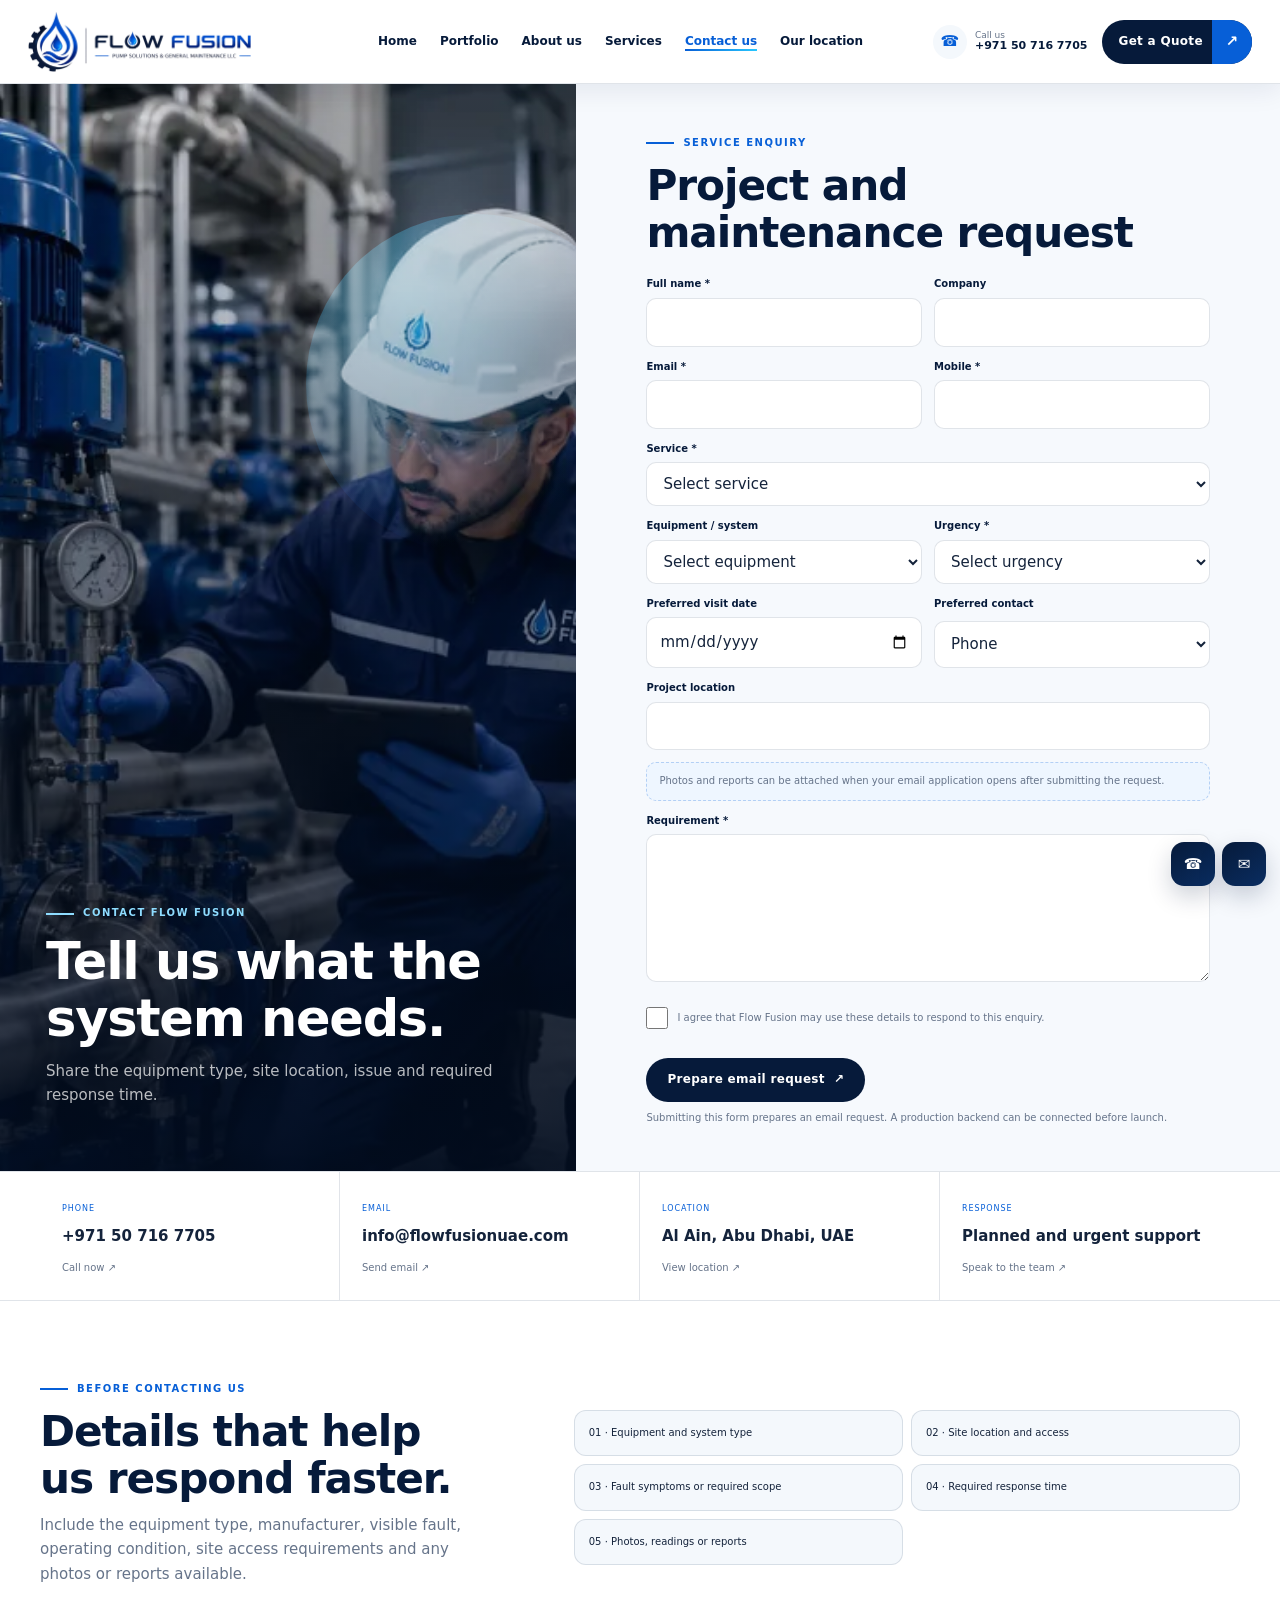
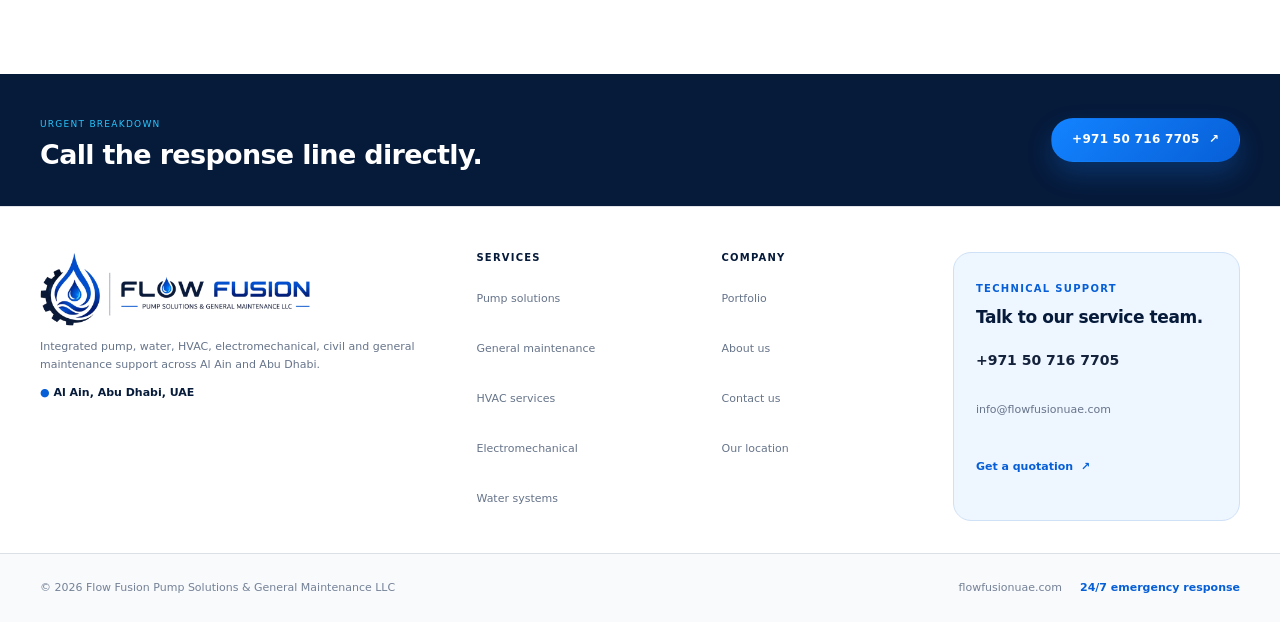
==== contact.html @ a165f300 "Add files via upload" ====
<!DOCTYPE html>

<html lang="en"><head><meta charset="utf-8"/><meta content="width=device-width,initial-scale=1" name="viewport"/><title>Contact Us | Flow Fusion UAE</title><meta content="Contact Flow Fusion UAE for planned maintenance, quotations and emergency technical support." name="description"/><meta content="#ffffff" name="theme-color"/><link href="assets/images/favicon.png" rel="icon"/><link href="assets/css/style.css?v=10.1" rel="stylesheet"/></head><body class="contact-page internal-page"><a class="skip" href="#main">Skip to content</a><header class="site-header" data-header="">
<div class="header-bar">
<a aria-label="Flow Fusion home" class="brand" href="index.html">
<img alt="Flow Fusion Pump Solutions and General Maintenance LLC" height="246" src="assets/images/flow-fusion-logo.png" width="900"/>
</a>
<nav aria-label="Primary navigation" class="desktop-nav"><a class="nav-link" href="index.html">Home</a><a class="nav-link" href="portfolio.html">Portfolio</a><a class="nav-link" href="about.html">About us</a><a class="nav-link" href="services.html">Services</a><a class="nav-link is-active" href="contact.html">Contact us</a><a class="nav-link" href="location.html">Our location</a></nav>
<div class="header-actions">
<a aria-label="Call Flow Fusion" class="header-call" href="tel:+971507167705">
<span class="header-call-icon">☎</span>
<span class="header-call-copy"><small>Call us</small><strong>+971 50 716 7705</strong></span>
</a>
<a class="quote-button" href="contact.html"><span>Get a Quote</span><b>↗</b></a>
<button aria-expanded="false" aria-label="Open menu" class="menu-toggle" data-menu-toggle="" type="button"><i></i><i></i></button>
</div>
</div>
<div class="mobile-menu" data-mobile-menu="">
<nav><a class="nav-link" href="index.html">Home</a><a class="nav-link" href="portfolio.html">Portfolio</a><a class="nav-link" href="about.html">About us</a><a class="nav-link" href="services.html">Services</a><a class="nav-link is-active" href="contact.html">Contact us</a><a class="nav-link" href="location.html">Our location</a><a class="quote-button mobile-quote" href="contact.html"><span>Get a Quote</span><b>↗</b></a></nav>
</div>
</header><main id="main">
<section class="contact-opening"><div class="contact-visual" style="background-image:url('assets/images/H-04-pump-inspection-640.webp');background-size:cover;background-position:center;"><img alt="Flow Fusion technician" draggable="false" fetchpriority="high" height="1240" sizes="(max-width: 760px) 100vw, 50vw" src="assets/images/H-04-pump-inspection.webp" srcset="assets/images/H-04-pump-inspection-640.webp 640w, assets/images/H-04-pump-inspection-1024.webp 1024w, assets/images/H-04-pump-inspection.webp 1268w" width="1268"/><div class="contact-morph"></div><div class="contact-title"><span class="section-label light">Contact Flow Fusion</span><h1>Tell us what the system needs.</h1><p>Share the equipment type, site location, issue and required response time.</p></div></div><div class="contact-form-wrap"><form class="contact-form" data-contact-form=""><span class="section-label">Service enquiry</span><h2>Project and maintenance request</h2><div class="form-grid"><label><span>Full name *</span><input autocomplete="name" name="name" required=""/></label><label><span>Company</span><input autocomplete="organization" name="company"/></label><label><span>Email *</span><input autocomplete="email" name="email" required="" type="email"/></label><label><span>Mobile *</span><input autocomplete="tel" name="phone" required="" type="tel"/></label><label class="full"><span>Service *</span><select name="service" required=""><option value="">Select service</option><option>Pump Solutions</option><option>General Maintenance</option><option>HVAC Services</option><option>Electromechanical Services</option><option>Civil Maintenance</option><option>Water System Solutions</option><option>Emergency Breakdown</option></select></label><label><span>Equipment / system</span><select name="equipment"><option value="">Select equipment</option><option>Pump or booster system</option><option>Water treatment / RO</option><option>HVAC / air conditioning</option><option>Electrical panel / motor / controls</option><option>Building / MEP maintenance</option><option>Civil / waterproofing</option><option>Other</option></select></label><label><span>Urgency *</span><select name="urgency" required=""><option value="">Select urgency</option><option>Emergency breakdown</option><option>Within 24 hours</option><option>Planned this week</option><option>Quotation / future work</option></select></label><label><span>Preferred visit date</span><input name="visit_date" type="date"/></label><label><span>Preferred contact</span><select name="contact_method"><option>Phone</option><option>Email</option><option>WhatsApp</option></select></label><label class="full"><span>Project location</span><input name="location"/></label><div class="full upload-note">Photos and reports can be attached when your email application opens after submitting the request.</div><label class="full"><span>Requirement *</span><textarea name="message" required="" rows="5"></textarea></label><label class="full consent-field"><input name="consent" required="" type="checkbox"/><span>I agree that Flow Fusion may use these details to respond to this enquiry.</span></label></div><button class="button button-dark" type="submit">Prepare email request <b>↗</b></button><p class="form-status" data-form-status="">Submitting this form prepares an email request. A production backend can be connected before launch.</p></form></div></section>
<section class="contact-direct"><div class="shell direct-grid"><a href="tel:+971507167705"><span>PHONE</span><b>+971 50 716 7705</b><i>Call now ↗</i></a><a href="mailto:info@flowfusionuae.com"><span>EMAIL</span><b>info@flowfusionuae.com</b><i>Send email ↗</i></a><a href="location.html"><span>LOCATION</span><b>Al Ain, Abu Dhabi, UAE</b><i>View location ↗</i></a><a href="tel:+971507167705"><span>RESPONSE</span><b>Planned and urgent support</b><i>Speak to the team ↗</i></a></div></section>
<section class="contact-support compact-section"><div class="shell support-grid"><div><span class="section-label">Before contacting us</span><h2>Details that help us respond faster.</h2><p>Include the equipment type, manufacturer, visible fault, operating condition, site access requirements and any photos or reports available.</p></div><div class="support-list"><span>01 · Equipment and system type</span><span>02 · Site location and access</span><span>03 · Fault symptoms or required scope</span><span>04 · Required response time</span><span>05 · Photos, readings or reports</span></div></div></section>
<section class="emergency-contact"><div class="shell"><div><span>URGENT BREAKDOWN</span><h2>Call the response line directly.</h2></div><a class="button button-primary" href="tel:+971507167705">+971 50 716 7705 <b>↗</b></a></div></section>
</main><footer class="site-footer">
<div class="shell footer-main">
<div class="footer-brand-block">
<img alt="Flow Fusion" height="246" src="assets/images/flow-fusion-logo.png" width="900"/>
<p>Integrated pump, water, HVAC, electromechanical, civil and general maintenance support across Al Ain and Abu Dhabi.</p>
<div class="footer-location"><span aria-hidden="true">●</span> Al Ain, Abu Dhabi, UAE</div>
</div>
<nav aria-label="Footer services" class="footer-links">
<h3>Services</h3>
<a href="services.html#pumps">Pump solutions</a>
<a href="services.html#maintenance">General maintenance</a>
<a href="services.html#hvac">HVAC services</a>
<a href="services.html#electro">Electromechanical</a>
<a href="services.html#water">Water systems</a>
</nav>
<nav aria-label="Footer company navigation" class="footer-links">
<h3>Company</h3>
<a href="portfolio.html">Portfolio</a>
<a href="about.html">About us</a>
<a href="contact.html">Contact us</a>
<a href="location.html">Our location</a>
</nav>
<div class="footer-support">
<span class="footer-kicker">TECHNICAL SUPPORT</span>
<h3>Talk to our service team.</h3>
<a class="footer-phone" href="tel:+971507167705">+971 50 716 7705</a>
<a class="footer-email" href="mailto:info@flowfusionuae.com">info@flowfusionuae.com</a>
<a class="footer-quote" href="contact.html">Get a quotation <b>↗</b></a>
</div>
</div>
<div class="footer-bottom-wrap">
<div class="shell footer-bottom">
<p class="footer-copyright">© <span data-year=""></span> Flow Fusion Pump Solutions &amp; General Maintenance LLC</p>
<div class="footer-meta">
<a href="https://flowfusionuae.com">flowfusionuae.com</a>
<span>24/7 emergency response</span>
</div>
</div>
</div>
</footer>
<div class="quick-contact"><a aria-label="Call Flow Fusion" href="tel:+971507167705">☎</a><a aria-label="Email Flow Fusion" href="mailto:info@flowfusionuae.com">✉</a></div>
<script src="assets/js/app.js?v=10.1"></script></body></html>
---- assets/css/style.css ----
:root{
  --navy:#061a3a;
  --navy-2:#020d20;
  --blue:#075fd7;
  --blue-2:#1383ff;
  --cyan:#28c7ff;
  --paper:#f4f8fc;
  --text:#14233b;
  --muted:#66748a;
  --line:rgba(6,34,75,.12);
  --shadow:0 22px 60px rgba(0,34,82,.12);
  --ease:cubic-bezier(.22,.72,.22,1);
  --header-h:84px;
  --shell:min(1200px,calc(100% - 40px));
}
*{box-sizing:border-box}
html{scroll-behavior:smooth;overflow-x:clip}
body{margin:0;overflow-x:clip;background:#fff;color:var(--text);font-family:Inter,ui-sans-serif,system-ui,-apple-system,BlinkMacSystemFont,"Segoe UI",sans-serif;font-size:15px;font-weight:400;line-height:1.65;-webkit-font-smoothing:antialiased}
body.menu-open{overflow:hidden}
img{display:block;max-width:100%;background:#e7eef7}
a{color:inherit;text-decoration:none}
button,input,select,textarea{font:inherit}
button{cursor:pointer}
h1,h2,h3,p{margin-top:0}
h1,h2,h3{color:var(--navy);line-height:1.12;letter-spacing:-.025em}
h1{font-size:clamp(38px,4.2vw,58px);font-weight:570}
h2{font-size:clamp(29px,3.3vw,43px);font-weight:560}
h3{font-size:19px;font-weight:600}
p{color:var(--muted)}
ul{padding-left:19px}
.shell{width:var(--shell);margin-inline:auto;min-width:0}
.skip{position:fixed;left:14px;top:10px;z-index:3000;padding:9px 12px;background:#fff;color:var(--navy);transform:translateY(-160%);transition:.2s}
.skip:focus{transform:none}
.section-label,.kicker{display:inline-flex;align-items:center;gap:9px;color:var(--blue);font-size:10px;font-weight:700;letter-spacing:.15em;text-transform:uppercase}
.section-label:before,.kicker:before{content:"";width:28px;height:2px;background:currentColor}
.section-label.light{color:#8edcff}
.button,.quote-button,.text-button,.text-link{display:inline-flex;align-items:center;justify-content:center;gap:9px;min-height:44px;border-radius:999px;font-size:12px;font-weight:620;letter-spacing:.025em;transition:transform .25s var(--ease),box-shadow .25s,background .25s,color .25s,border-color .25s}
.button{padding:0 20px;border:1px solid transparent}
.button:hover,.quote-button:hover{transform:translateY(-2px)}
.button-primary{background:linear-gradient(135deg,var(--blue-2),var(--blue));color:#fff;box-shadow:0 12px 26px rgba(19,131,255,.24)}
.button-dark{background:var(--navy);color:#fff}
.button-white{background:#fff;color:var(--navy)}
.button-glass{border-color:rgba(255,255,255,.42);background:rgba(255,255,255,.08);color:#fff;backdrop-filter:blur(10px)}
.text-link,.text-button{color:var(--blue);background:none;border:0;padding:0;min-height:44px}
.text-link.light{color:#fff}
a:focus-visible,button:focus-visible,input:focus-visible,select:focus-visible,textarea:focus-visible{outline:3px solid rgba(19,131,255,.3);outline-offset:3px}
.reveal{opacity:0;transform:translateY(24px);transition:opacity .7s var(--ease),transform .7s var(--ease)}
.reveal.in-view{opacity:1;transform:none}

/* Header */
.site-header{position:fixed;inset:0 0 auto;z-index:1200;height:var(--header-h);background:#fff;border-bottom:1px solid var(--line);box-shadow:0 7px 24px rgba(0,30,72,.08);transition:box-shadow .25s}
.site-header.is-scrolled{box-shadow:0 11px 32px rgba(0,30,72,.14)}
.header-bar{height:100%;max-width:1500px;margin:auto;padding:0 clamp(18px,2.2vw,34px);display:grid;grid-template-columns:minmax(215px,280px) minmax(0,1fr) auto;align-items:center;gap:28px}
.brand{display:flex;align-items:center;min-width:0}
.brand img{width:min(270px,100%);height:61px;object-fit:contain;object-position:left center;background:transparent}
.desktop-nav{display:flex;align-items:center;justify-content:center;gap:clamp(17px,1.8vw,29px);height:100%;min-width:0}
.nav-link{position:relative;display:flex;align-items:center;min-height:44px;color:var(--navy);font-size:12px;font-weight:570;white-space:nowrap}
.nav-link:after{content:"";position:absolute;left:0;right:100%;bottom:13px;height:2px;background:linear-gradient(90deg,var(--blue),var(--cyan));transition:right .28s}
.nav-link:hover,.nav-link.is-active{color:var(--blue)}
.nav-link:hover:after,.nav-link.is-active:after{right:0}
.header-actions{display:flex;align-items:center;gap:14px;min-width:0}
.header-call{display:flex;align-items:center;gap:8px;color:var(--navy);min-height:44px;white-space:nowrap}
.header-call-icon{width:34px;height:34px;display:grid;place-items:center;border-radius:50%;background:var(--paper);color:var(--blue)}
.header-call-copy{display:grid;line-height:1.15}
.header-call-copy small{font-size:9px;color:var(--muted)}
.header-call-copy strong{font-size:11px;font-weight:650}
.quote-button{min-height:44px;padding-left:17px;background:var(--navy);color:#fff;overflow:hidden}
.quote-button b{width:40px;align-self:stretch;display:grid;place-items:center;background:var(--blue);font-size:15px}
.menu-toggle{display:none;width:44px;height:44px;padding:0;border:1px solid var(--line);border-radius:50%;background:#fff}
.menu-toggle i{display:block;width:18px;height:2px;margin:5px auto;background:var(--navy);transition:.25s}
.mobile-menu{position:fixed;inset:var(--header-h) 0 0;background:rgba(255,255,255,.985);padding:22px 20px calc(24px + env(safe-area-inset-bottom));overflow-y:auto;visibility:hidden;opacity:0;pointer-events:none;transform:translateX(16px);transition:opacity .25s,transform .25s,visibility 0s .25s}
.mobile-menu.is-open{visibility:visible;opacity:1;pointer-events:auto;transform:none;transition:opacity .25s,transform .25s}
.mobile-menu nav{display:grid;max-width:560px;margin:auto}
.mobile-menu .nav-link{padding:10px 4px;border-bottom:1px solid var(--line);font-size:14px}
.mobile-menu .nav-link:after{display:none}
.mobile-quote{margin-top:18px;justify-self:start}
.internal-page main{padding-top:var(--header-h)}

/* Home hero */
.hero{position:relative;width:100%;height:100svh;min-height:620px;overflow:hidden;background:var(--navy-2);color:#fff}
.hero-slides,.hero-slide{position:absolute;inset:0}
.hero-slide{margin:0;opacity:0;visibility:hidden;transition:opacity 1.1s var(--ease),visibility 0s 1.1s}
.hero-slide.is-active{opacity:1;visibility:visible;transition:opacity 1.1s var(--ease)}
.hero-slide img{width:100%;height:100%;object-fit:cover;object-position:center;transform:scale(1.035)}
.hero-slide.is-active.motion-zoom-in img{animation:heroZoomIn 7s linear both}
.hero-slide.is-active.motion-pan-left img{animation:heroPan 7s linear both}
.hero-slide.is-active.motion-zoom-out img{animation:heroZoomOut 7s linear both}
@keyframes heroZoomIn{from{transform:scale(1.02)}to{transform:scale(1.1)}}
@keyframes heroZoomOut{from{transform:scale(1.1)}to{transform:scale(1.025)}}
@keyframes heroPan{from{transform:scale(1.08) translateX(1.5%)}to{transform:scale(1.08) translateX(-1.5%)}}
.hero-shade{position:absolute;inset:0;background:linear-gradient(90deg,rgba(2,12,30,.94) 0%,rgba(2,15,37,.76) 38%,rgba(2,15,37,.16) 74%,rgba(2,15,37,.28) 100%),linear-gradient(0deg,rgba(1,8,20,.68),transparent 52%)}
.hero-content{position:relative;z-index:5;height:100%;display:flex;align-items:center;padding-top:var(--header-h);padding-bottom:76px}
.hero-copy{width:min(610px,60vw)}
.hero-copy h1{margin:17px 0 17px;color:#fff;font-size:clamp(39px,4.3vw,57px);font-weight:540}
.hero-copy p{max-width:570px;margin-bottom:0;color:rgba(255,255,255,.77);font-size:15px}
.hero-actions{display:flex;gap:11px;flex-wrap:wrap;margin-top:25px}
.hero-fluid{position:absolute;z-index:2;pointer-events:none;border-radius:42% 58% 61% 39% / 44% 38% 62% 56%;background:radial-gradient(circle at 35% 30%,rgba(56,205,255,.32),rgba(6,95,215,.08) 48%,transparent 73%);mix-blend-mode:screen;animation-play-state:paused}
.hero.is-live .hero-fluid{animation-play-state:running}
.fluid-one{width:400px;height:400px;right:-80px;top:14%;animation:fluidMorph 10s ease-in-out infinite}
.fluid-two{width:250px;height:250px;right:27%;bottom:9%;opacity:.48;animation:fluidMorph 13s ease-in-out -3s infinite reverse}
@keyframes fluidMorph{0%,100%{border-radius:42% 58% 61% 39% / 44% 38% 62% 56%;transform:rotate(0) scale(1)}50%{border-radius:61% 39% 41% 59% / 57% 63% 37% 43%;transform:rotate(15deg) scale(1.08)}}
.hero-flow{position:absolute;z-index:3;inset:auto 0 0;width:100%;height:33%;fill:none;pointer-events:none}
.hero-flow path{stroke:rgba(74,203,255,.28);stroke-width:2;stroke-dasharray:12 16;animation:flowDash 10s linear infinite;animation-play-state:paused}
.hero.is-live .hero-flow path{animation-play-state:running}
.hero-flow path+path{stroke:rgba(255,255,255,.1);animation-duration:14s}
@keyframes flowDash{to{stroke-dashoffset:-280}}
.hero-controlbar{position:absolute;z-index:7;left:0;right:0;bottom:0;height:70px;background:linear-gradient(90deg,rgba(4,23,52,.86),rgba(4,23,52,.44));backdrop-filter:blur(10px);border-top:1px solid rgba(255,255,255,.12)}
.hero-controls{height:100%;display:flex;align-items:center;gap:13px}
.hero-count{display:flex;align-items:baseline;gap:5px;width:64px}
.hero-count b{font-size:20px;font-weight:570}.hero-count span{font-size:10px;color:rgba(255,255,255,.5)}
.hero-progress{height:2px;width:170px;background:rgba(255,255,255,.18);overflow:hidden}
.hero-progress i{display:block;width:0;height:100%;background:linear-gradient(90deg,var(--cyan),#fff)}
.hero-labels{display:flex;gap:20px;margin-right:auto;color:rgba(255,255,255,.62);font-size:9px;letter-spacing:.14em;text-transform:uppercase}
.hero-controls button,.focus-controls button,.portfolio-stage-head button{position:relative;flex:none;width:44px;height:44px;border:1px solid rgba(255,255,255,.26);border-radius:50%;background:rgba(255,255,255,.07);color:#fff}

/* Home sections */
.proof-strip{background:#fff;border-bottom:1px solid var(--line)}
.proof-grid{display:grid;grid-template-columns:repeat(4,1fr)}
.proof-grid>div{display:flex;align-items:center;gap:13px;min-width:0;padding:18px 22px;border-right:1px solid var(--line)}
.proof-grid>div:last-child{border-right:0}
.proof-grid b{flex:none;color:var(--blue);font-size:18px;font-weight:590}
.proof-grid span{font-size:11px;color:var(--muted);line-height:1.45}
.compact-section{padding:72px 0}
.section-heading{display:grid;grid-template-columns:minmax(0,1fr) minmax(260px,470px);gap:40px;align-items:end;margin-bottom:34px}
.section-heading h2{margin:10px 0 0}
.section-heading>p{margin:0}
.section-heading.light h2,.section-heading.light p{color:#fff}
.home-intro-grid{display:grid;grid-template-columns:minmax(0,.95fr) minmax(0,1.05fr);gap:7vw;align-items:center}
.intro-visual{position:relative;aspect-ratio:1.06;max-height:500px;border-radius:30px;overflow:hidden;background:var(--paper);box-shadow:var(--shadow)}
.intro-visual img{width:100%;height:100%;object-fit:cover;animation:softBreath 9s ease-in-out infinite alternate;animation-play-state:paused}
.intro-visual.is-live img,.home-intro.is-live .intro-visual img{animation-play-state:running}
@keyframes softBreath{from{transform:scale(1.01)}to{transform:scale(1.055)}}
.orbit-ring{position:absolute;right:-72px;bottom:-72px;width:230px;height:230px;border:1px solid rgba(255,255,255,.55);border-radius:50%}
.orbit-dot{position:absolute;right:44px;bottom:44px;width:13px;height:13px;border-radius:50%;background:var(--cyan);box-shadow:0 0 22px var(--cyan)}
.intro-copy h2{margin:12px 0 19px}
.micro-points{display:flex;gap:8px;flex-wrap:wrap;margin:23px 0 5px}
.micro-points span{padding:8px 11px;border:1px solid var(--line);border-radius:999px;background:var(--paper);font-size:10px;color:var(--navy)}
.services-motion{overflow:hidden;background:linear-gradient(180deg,#f6faff,#fff)}
.rail-mask,.timeline-mask,.facility-mask{position:relative;overflow:hidden;mask-image:linear-gradient(90deg,transparent 0,#000 3%,#000 97%,transparent 100%)}
.service-rail,.timeline-track,.facility-track{display:flex;width:max-content;gap:16px;padding:0 max(20px,calc((100vw - 1200px)/2));will-change:transform;touch-action:pan-y;user-select:none}
.motion-card{position:relative;width:330px;height:390px;flex:none;margin:0;overflow:hidden;border-radius:24px;background:var(--navy);color:#fff;box-shadow:0 18px 45px rgba(0,28,68,.14);transform:translateY(var(--offset,0));transition:transform .35s var(--ease)}
.motion-card:nth-child(3n+2){--offset:16px}.motion-card:nth-child(3n){--offset:-8px}
.motion-card img{position:absolute;inset:0;width:100%;height:100%;object-fit:cover;pointer-events:none;transition:transform .65s}
.motion-card:hover img{transform:scale(1.05)}
.motion-card:after{content:"";position:absolute;inset:0;background:linear-gradient(180deg,rgba(2,14,34,.02),rgba(2,14,34,.92))}
.motion-card>span,.motion-card>div{position:absolute;z-index:2}
.motion-card>span{top:17px;right:17px;width:42px;height:42px;display:grid;place-items:center;border:1px solid rgba(255,255,255,.32);border-radius:50%;font-size:10px}
.motion-card>div{left:23px;right:23px;bottom:20px}
.motion-card h3{margin:0 0 7px;color:#fff;font-size:20px}
.motion-card p{margin:0;color:rgba(255,255,255,.67);font-size:12px}
.strategy-section{position:relative;overflow:hidden;background:linear-gradient(180deg,#fff,#f3f8fd)}
.strategy-board{overflow:hidden;border:1px solid var(--line);border-radius:25px;background:#fff;box-shadow:0 20px 55px rgba(0,34,82,.08)}
.strategy-pipeline{position:relative;display:grid;grid-template-columns:repeat(5,1fr);padding:27px 27px 23px;background:linear-gradient(135deg,#061a3a,#0a326d);color:#fff}
.strategy-line{position:absolute;left:9%;right:9%;top:51px;height:2px;background:rgba(255,255,255,.14);overflow:hidden}
.strategy-line i{display:block;width:0;height:100%;background:linear-gradient(90deg,var(--cyan),#fff);transition:width .65s var(--ease)}
.strategy-stage{position:relative;z-index:2;display:grid;justify-items:center;gap:3px;min-height:82px;padding:0 7px;border:0;background:transparent;color:rgba(255,255,255,.58);text-align:center}
.strategy-stage b{width:46px;height:46px;display:grid;place-items:center;margin-bottom:4px;border:1px solid rgba(255,255,255,.24);border-radius:50%;background:#082654;font-size:11px;font-weight:600;transition:.3s}
.strategy-stage strong{font-size:11px;font-weight:610}.strategy-stage small{font-size:9px}
.strategy-stage.is-active{color:#fff}.strategy-stage.is-active b{background:linear-gradient(135deg,var(--blue-2),var(--blue));border-color:#8fe0ff;box-shadow:0 0 0 6px rgba(40,199,255,.11)}
.strategy-detail{position:relative;min-height:250px;padding:31px 36px}
.strategy-detail article{position:absolute;inset:31px 36px;display:grid;grid-template-columns:minmax(0,.9fr) minmax(260px,1.1fr);column-gap:44px;align-content:center;opacity:0;visibility:hidden;transform:translateY(10px);transition:.45s var(--ease)}
.strategy-detail article.is-active{opacity:1;visibility:visible;transform:none}
.strategy-detail article>span{grid-column:1;color:var(--blue);font-size:9px;font-weight:750;letter-spacing:.14em}
.strategy-detail h3{grid-column:1;margin:8px 0 9px;font-size:25px;font-weight:570}
.strategy-detail p{grid-column:1;margin:0}
.strategy-detail ul{grid-column:2;grid-row:1/5;align-self:center;list-style:none;margin:0;padding:0;border-top:1px solid var(--line)}
.strategy-detail li{position:relative;padding:13px 11px 13px 29px;border-bottom:1px solid var(--line);font-size:12px;color:var(--navy)}
.strategy-detail li:before{content:"";position:absolute;left:5px;top:20px;width:9px;height:2px;background:var(--blue)}
.strategy-paths{display:grid;grid-template-columns:repeat(3,1fr);gap:1px;background:var(--line);border-top:1px solid var(--line)}
.path-card{padding:20px 21px 23px;background:#fff;overflow:hidden}
.path-card header span{display:block;color:var(--blue);font-size:9px;font-weight:750;letter-spacing:.1em;text-transform:uppercase}
.path-card header b{display:block;margin-top:4px;color:var(--navy);font-size:10px;font-weight:570}
.path-track{position:relative;display:grid;grid-template-columns:repeat(5,1fr);gap:4px;margin-top:17px;padding-top:12px;border-top:2px solid #dfeaf6}
.path-track i{position:absolute;left:0;top:-2px;width:0;height:2px;background:linear-gradient(90deg,var(--blue),var(--cyan))}
.strategy-section.is-live .path-card:nth-child(1) .path-track i{animation:pathFill 4.5s .1s var(--ease) infinite}
.strategy-section.is-live .path-card:nth-child(2) .path-track i{animation:pathFill 4.5s .65s var(--ease) infinite}
.strategy-section.is-live .path-card:nth-child(3) .path-track i{animation:pathFill 4.5s 1.2s var(--ease) infinite}
.path-track span{position:relative;color:#718096;font-size:9px;text-align:center;white-space:nowrap}
.path-track span:before{content:"";position:absolute;top:-17px;left:50%;width:6px;height:6px;transform:translateX(-50%);border-radius:50%;background:#fff;border:2px solid #c9d9eb}
@keyframes pathFill{0%{width:0}72%,100%{width:100%}}
.project-focus{overflow:hidden;background:var(--navy-2);color:#fff}
.focus-viewport{overflow:hidden}
.focus-track{display:flex;gap:18px;width:max-content;transition:transform .65s var(--ease);will-change:transform}
.focus-card{position:relative;flex:0 0 min(700px,58vw);height:455px;margin:0;overflow:hidden;border-radius:24px;opacity:.48;transform:scale(.92);transition:opacity .55s,transform .55s}
.focus-card.is-active{opacity:1;transform:scale(1)}
.focus-card img{width:100%;height:100%;object-fit:cover;animation:softBreath 9s ease-in-out infinite alternate;animation-play-state:paused}
.project-focus.is-live .focus-card.is-active img{animation-play-state:running}
.focus-card:after{content:"";position:absolute;inset:0;background:linear-gradient(180deg,transparent 42%,rgba(1,10,25,.94))}
.focus-card>div{position:absolute;z-index:2;left:27px;right:27px;bottom:24px}
.focus-card span{color:var(--cyan);font-size:9px;font-weight:700;letter-spacing:.14em}
.focus-card h3{margin:8px 0 7px;color:#fff;font-size:24px}.focus-card p{margin:0;color:rgba(255,255,255,.68);font-size:12px}
.focus-controls{display:flex;align-items:center;gap:9px;margin-top:20px}
.focus-dots{display:flex;gap:3px;margin-right:auto}
.focus-dots button{position:relative;width:44px;height:44px;padding:0;border:0;background:transparent}
.focus-dots button:after{content:"";position:absolute;left:8px;right:8px;top:50%;height:2px;background:rgba(255,255,255,.22);transition:.25s}
.focus-dots button.is-active:after{background:var(--cyan)}
.team-band{display:grid;grid-template-columns:1.05fr .95fr;background:var(--navy);color:#fff}
.team-media{min-height:470px;overflow:hidden}.team-media img{width:100%;height:100%;object-fit:cover;animation:softBreath 10s ease-in-out infinite alternate;animation-play-state:paused}.team-band.is-live .team-media img{animation-play-state:running}
.team-content{padding:65px clamp(35px,6vw,85px);align-self:center}.team-content h2{margin:12px 0;color:#fff}.team-content p{color:rgba(255,255,255,.68)}
.team-stats{display:grid;grid-template-columns:repeat(3,1fr);gap:8px;margin:24px 0}.team-stats div{padding:15px;border:1px solid rgba(255,255,255,.13);border-radius:13px}.team-stats b{display:block;color:var(--cyan);font-size:18px;font-weight:600}.team-stats span{font-size:9px;color:rgba(255,255,255,.66)}
.emergency-band{position:relative;min-height:410px;display:grid;align-items:center;overflow:hidden;color:#fff}.emergency-band>img{position:absolute;inset:0;width:100%;height:100%;object-fit:cover;animation:softBreath 11s ease-in-out infinite alternate;animation-play-state:paused}.emergency-band.is-live>img{animation-play-state:running}.emergency-shade{position:absolute;inset:0;background:linear-gradient(90deg,rgba(2,13,32,.94),rgba(2,13,32,.38))}.emergency-content{position:relative;z-index:2}.emergency-content h2{max-width:650px;margin:11px 0;color:#fff}.emergency-content p{color:rgba(255,255,255,.72)}

/* Internal page intro */
.page-intro{padding:50px 0 42px;background:#fff;border-bottom:1px solid var(--line)}
.intro-row{display:grid;grid-template-columns:minmax(0,1fr) minmax(260px,410px);gap:55px;align-items:end}
.intro-row h1,.editorial-copy h1{margin:12px 0 0;font-size:clamp(34px,4vw,52px)}
.intro-side p{margin:0 0 17px}
.intro-metrics{display:grid;grid-template-columns:repeat(3,1fr);gap:8px;margin-top:22px}.intro-metrics div{padding:12px;border:1px solid var(--line);border-radius:12px}.intro-metrics b{display:block;color:var(--blue);font-size:17px;font-weight:600}.intro-metrics span{font-size:9px;color:var(--muted)}

/* Portfolio */
.portfolio-stage{position:relative;padding:36px 0 45px;background:var(--navy-2);overflow:hidden;color:#fff}
.portfolio-stage-bg{position:absolute;inset:0;background:radial-gradient(circle at 78% 18%,rgba(19,131,255,.18),transparent 36%)}
.portfolio-stage-head{position:relative;z-index:2;display:flex;justify-content:space-between;align-items:center;margin-bottom:20px}.portfolio-stage-head>div{display:flex;align-items:center;gap:8px}.portfolio-stage-head span{font-size:10px;color:rgba(255,255,255,.65)}
.project-carousel{position:relative;height:510px}
.project-slide{position:absolute;inset:0;display:grid;grid-template-columns:1.25fr .75fr;overflow:hidden;border-radius:25px;background:#09234e;opacity:0;visibility:hidden;transform:translateX(30px);transition:.55s var(--ease)}
.project-slide.is-active{opacity:1;visibility:visible;transform:none}
.project-slide img{width:100%;height:100%;object-fit:cover}
.project-slide-copy{padding:43px;display:flex;flex-direction:column;justify-content:center;background:linear-gradient(135deg,#09234e,#061831)}
.project-slide-copy>span{color:var(--cyan);font-size:9px;font-weight:700;letter-spacing:.14em}.project-slide-copy h2{margin:11px 0;color:#fff;font-size:31px}.project-slide-copy p{color:rgba(255,255,255,.67)}
.project-meta{display:flex;gap:6px;flex-wrap:wrap;margin:14px 0}.project-meta span{padding:6px 9px;border:1px solid rgba(255,255,255,.19);border-radius:999px;color:rgba(255,255,255,.8);font-size:8px}
.project-slide-copy .text-button{color:#fff;justify-content:flex-start}
.portfolio-progress{height:2px;margin-top:17px;background:rgba(255,255,255,.14)}.portfolio-progress i{display:block;width:0;height:100%;background:linear-gradient(90deg,var(--cyan),#fff)}
.project-browser{background:#fff}
.filter-row{display:flex;gap:7px;flex-wrap:wrap;margin-bottom:27px}.filter-row button{min-height:44px;padding:0 14px;border:1px solid var(--line);border-radius:999px;background:#fff;color:var(--muted);font-size:11px}.filter-row button.is-active{background:var(--navy);border-color:var(--navy);color:#fff}
.story-list{display:grid;gap:18px}.project-story{display:grid;grid-template-columns:1.05fr .95fr;overflow:hidden;border:1px solid var(--line);border-radius:22px;background:#fff}.project-story.reverse{grid-template-columns:.95fr 1.05fr}.project-story.reverse .story-image{order:2}.story-image{position:relative;min-height:360px;overflow:hidden;background:var(--paper)}.story-image img{width:100%;height:100%;object-fit:cover}.project-story>div:last-child{padding:35px}.project-story>div:last-child>span{color:var(--blue);font-size:9px;font-weight:700;letter-spacing:.13em}.project-story h3{margin:10px 0 12px;font-size:24px}.project-story ul{columns:2;gap:25px;margin:18px 0 0}.project-story li{break-inside:avoid;margin-bottom:7px;color:var(--muted);font-size:12px}.project-story.is-hidden{display:none}
.project-evidence{padding:55px 0;background:var(--paper);border-block:1px solid var(--line)}
.evidence-grid,.deliverable-grid{display:grid;grid-template-columns:repeat(4,1fr);gap:1px;margin-top:20px;border:1px solid var(--line);border-radius:18px;overflow:hidden;background:var(--line)}
.evidence-grid article,.deliverable-grid article{padding:22px;background:#fff}.evidence-grid b,.deliverable-grid span{color:var(--blue);font-size:18px;font-weight:580}.evidence-grid h3,.deliverable-grid h3{margin:14px 0 6px;font-size:16px}.evidence-grid p,.deliverable-grid p{margin:0;font-size:12px}
.delivery-ribbon{padding:30px 0;background:var(--navy);color:#fff}.delivery-ribbon .shell{display:flex;align-items:center;justify-content:space-between;gap:20px}.delivery-ribbon h2{margin:0;color:#fff;font-size:26px}.delivery-ribbon p{margin:0;color:rgba(255,255,255,.65)}
.lightbox{position:fixed;inset:0;z-index:2500;display:grid;place-items:center;padding:20px;background:rgba(1,8,20,.9);opacity:0;visibility:hidden;transition:.25s}.lightbox.is-open{opacity:1;visibility:visible}.lightbox img{max-width:min(1100px,94vw);max-height:84svh;border-radius:18px;object-fit:contain}.lightbox button{position:absolute;right:20px;top:20px;width:48px;height:48px;border:1px solid rgba(255,255,255,.28);border-radius:50%;background:rgba(255,255,255,.1);color:#fff;font-size:21px}

/* About */
.editorial-grid{display:grid;grid-template-columns:.9fr 1.1fr;gap:7vw;align-items:center}
.editorial-copy p{max-width:590px;margin-bottom:20px}
.about-collage{position:relative;height:460px}.collage-main,.collage-small{position:absolute;overflow:hidden;border-radius:23px;box-shadow:var(--shadow)}.collage-main{inset:0 22% 10% 0}.collage-small{right:0;bottom:0;width:46%;height:49%;border:7px solid #fff}.collage-main img,.collage-small img{width:100%;height:100%;object-fit:cover}.collage-fact{position:absolute;right:3%;top:16px;width:175px;padding:17px;border-radius:17px;background:var(--navy);color:#fff;box-shadow:var(--shadow)}.collage-fact b{display:block;color:var(--cyan);font-size:22px}.collage-fact span{font-size:9px;color:rgba(255,255,255,.65)}
.company-facts{border-block:1px solid var(--line);background:#fff}.company-fact-grid{display:grid;grid-template-columns:1.35fr .75fr 1fr 1fr}.company-fact-grid>div{min-height:78px;padding:15px 20px;border-right:1px solid var(--line);display:grid;align-content:center}.company-fact-grid>div:last-child{border-right:0}.company-fact-grid span{font-size:8px;color:var(--blue);font-weight:750;letter-spacing:.12em}.company-fact-grid b{margin-top:4px;font-size:11px;font-weight:590}
.purpose-band{padding:62px 0;background:var(--navy-2);color:#fff}.purpose-grid{display:grid;grid-template-columns:1fr 1fr;gap:1px;background:rgba(255,255,255,.12);border:1px solid rgba(255,255,255,.12);border-radius:22px;overflow:hidden}.purpose-grid article{padding:35px;background:linear-gradient(145deg,#0b2a5b,#061a3a)}.purpose-grid span{color:var(--cyan);font-size:9px;font-weight:700;letter-spacing:.14em}.purpose-grid h2{margin:15px 0 12px;color:#fff;font-size:30px}.purpose-grid p{color:rgba(255,255,255,.66)}
.story-grid{display:grid;grid-template-columns:.9fr 1.1fr;gap:7vw;align-items:center}.story-copy h2{margin:11px 0 18px}.story-steps{display:grid;grid-template-columns:repeat(3,1fr);gap:8px;margin-top:23px}.story-steps div{padding:14px;border:1px solid var(--line);border-radius:13px}.story-steps b{display:block;color:var(--blue);font-size:17px}.story-steps span{font-size:9px;color:var(--muted)}
.story-stack{position:relative;height:410px}.story-stack img{position:absolute;width:75%;height:78%;object-fit:cover;border-radius:22px;box-shadow:var(--shadow)}.story-stack img:first-child{left:0;top:0}.story-stack img:last-child{right:0;bottom:0;border:7px solid #fff}
.principles{background:var(--navy-2);color:#fff}.principle-list{border-top:1px solid rgba(255,255,255,.14)}.principle{border-bottom:1px solid rgba(255,255,255,.14)}.principle button{width:100%;min-height:68px;display:grid;grid-template-columns:54px 1fr 34px;align-items:center;border:0;background:none;color:#fff;text-align:left}.principle button span{color:var(--cyan);font-size:10px}.principle button b{font-size:16px;font-weight:570}.principle button i{font-style:normal;font-size:19px}.principle>div{display:grid;grid-template-rows:0fr;transition:.35s}.principle>div>p{overflow:hidden;margin:0;padding:0 40px 0 54px;color:rgba(255,255,255,.63)}.principle.is-open>div{grid-template-rows:1fr}.principle.is-open>div>p{padding-bottom:20px}
.capability-timeline{overflow:hidden;background:#fff}.timeline-track article{width:300px;min-height:190px;flex:none;padding:23px;border:1px solid var(--line);border-radius:18px;background:var(--paper)}.timeline-track span{color:var(--blue);font-size:10px}.timeline-track h3{margin:20px 0 8px}.timeline-track p{margin:0;font-size:12px}
.safety-band{display:grid;grid-template-columns:1.05fr .95fr;background:var(--navy);color:#fff}.safety-media{min-height:450px;overflow:hidden}.safety-media img{width:100%;height:100%;object-fit:cover}.safety-copy{padding:60px clamp(35px,6vw,80px);align-self:center}.safety-copy h2{margin:11px 0;color:#fff}.safety-copy p{color:rgba(255,255,255,.67)}

/* Services */
.services-intro{background:linear-gradient(180deg,#fff,#f6f9fd)}
.service-index{position:sticky;top:var(--header-h);z-index:60;background:rgba(255,255,255,.96);border-bottom:1px solid var(--line);backdrop-filter:blur(12px)}
.service-index .shell{display:flex;gap:21px;overflow-x:auto;scrollbar-width:none;mask-image:linear-gradient(90deg,#000 0,#000 94%,transparent)}.service-index .shell::-webkit-scrollbar{display:none}.service-index a{flex:none;display:flex;align-items:center;min-height:48px;color:var(--muted);font-size:10px;font-weight:620;white-space:nowrap}.service-index a.is-active{color:var(--blue)}
.service-section{padding:70px 0;border-bottom:1px solid var(--line);scroll-margin-top:calc(var(--header-h) + 48px)}.service-section:nth-of-type(even){background:#f7faff}.service-layout{display:grid;grid-template-columns:minmax(0,1.04fr) minmax(360px,.96fr);gap:6vw;align-items:center}.service-layout.reverse .service-copy{order:2}.service-copy{min-width:0}.service-number{display:block;margin-bottom:9px;color:#cbd9ea;font-size:38px;font-weight:550;line-height:1}.service-copy h2{margin:10px 0 16px}.service-copy>p{margin-bottom:22px}.service-columns{display:grid;grid-template-columns:1.2fr .8fr;gap:24px;margin:22px 0}.service-columns h3{margin:0 0 8px;font-size:15px}.service-columns h3:not(:first-child){margin-top:18px}.service-columns ul{margin:0;padding:0;list-style:none;columns:2;column-gap:17px}.service-columns li{position:relative;break-inside:avoid;padding:6px 0 6px 15px;color:var(--muted);font-size:11.5px}.service-columns li:before{content:"";position:absolute;left:0;top:14px;width:7px;height:2px;background:var(--blue)}.service-columns p{margin:0;font-size:12px}
.service-visual{position:relative;aspect-ratio:1.12;min-height:0;overflow:hidden;border-radius:25px;background:#dfe9f5;box-shadow:var(--shadow)}.service-visual>img,.service-visual>div>img{width:100%;height:100%;object-fit:cover}.service-visual>img{position:absolute;inset:0}.visual-a,.visual-b,.maintenance-after,.civil-finish{animation-play-state:paused!important}.fx-section.is-live .visual-a,.fx-section.is-live .visual-b,.fx-section.is-live .maintenance-after,.fx-section.is-live .civil-finish{animation-play-state:running!important}
.visual-b{opacity:0;animation:imageCrossfade 8s infinite}.fx-pump .visual-a,.fx-hvac .visual-a{animation:imageCrossfadeA 8s infinite}.pump-ring{position:absolute;border:1px solid rgba(255,255,255,.65);border-radius:50%;animation:spin 12s linear infinite;animation-play-state:paused}.fx-section.is-live .pump-ring{animation-play-state:running}.ring-a{width:190px;height:190px;right:30px;bottom:25px}.ring-b{width:125px;height:125px;right:62px;bottom:57px;animation-direction:reverse}.fx-pump svg{position:absolute;inset:auto 0 0;width:100%;fill:none;stroke:rgba(40,199,255,.65);stroke-width:3;stroke-dasharray:12 12;animation:flowDash 9s linear infinite;animation-play-state:paused}.fx-section.is-live .fx-pump svg{animation-play-state:running}
.maintenance-after,.civil-finish{position:absolute;inset:0 0 0 52%;overflow:hidden;animation:scanReveal 7s ease-in-out infinite alternate}.scan-line{position:absolute;top:0;bottom:0;left:52%;width:2px;background:#fff;box-shadow:0 0 17px #fff;animation:scanLine 7s ease-in-out infinite alternate;animation-play-state:paused}.fx-section.is-live .scan-line{animation-play-state:running}.check-stack{position:absolute;left:17px;bottom:17px;display:grid;gap:5px}.check-stack i{padding:6px 9px;border-radius:8px;background:rgba(3,17,38,.8);color:#fff;font-size:9px;font-style:normal}
.air-line{position:absolute;left:-10%;width:120%;height:2px;background:linear-gradient(90deg,transparent,rgba(143,225,255,.9),transparent);animation:airFlow 4s linear infinite;animation-play-state:paused}.fx-section.is-live .air-line{animation-play-state:running}.air-1{top:35%}.air-2{top:50%;animation-delay:.8s}.air-3{top:66%;animation-delay:1.6s}.temp-pill{position:absolute;right:14px;bottom:14px;padding:7px 10px;border-radius:999px;background:rgba(3,17,38,.8);color:#fff;font-size:8px;letter-spacing:.08em}
.circuit{position:absolute;inset:0;width:100%;height:100%;fill:none;stroke:rgba(40,199,255,.85);stroke-width:3;stroke-dasharray:9 11;animation:flowDash 8s linear infinite;animation-play-state:paused}.circuit circle{fill:#fff;stroke:var(--cyan)}.fx-section.is-live .circuit{animation-play-state:running}.electro-labels{position:absolute;left:15px;right:15px;bottom:15px;display:flex;gap:6px;flex-wrap:wrap}.electro-labels span{padding:6px 8px;border-radius:7px;background:rgba(3,17,38,.82);color:#fff;font-size:9px}
.diagonal-marker{position:absolute;left:15px;bottom:15px;padding:7px 10px;border-radius:8px;background:rgba(3,17,38,.8);color:#fff;font-size:9px}.water-blob{position:absolute;width:260px;height:260px;right:-60px;bottom:-55px;border-radius:50%;background:radial-gradient(circle at 30% 25%,rgba(40,199,255,.5),rgba(7,95,215,.1) 60%,transparent);mix-blend-mode:screen;animation:fluidMorph 8s infinite;animation-play-state:paused}.fx-section.is-live .water-blob{animation-play-state:running}.water-wave{position:absolute;inset:0;width:100%;height:100%;fill:none;stroke:rgba(40,199,255,.75);stroke-width:3;stroke-dasharray:12 12;animation:flowDash 9s linear infinite;animation-play-state:paused}.fx-section.is-live .water-wave{animation-play-state:running}.water-stages{position:absolute;left:13px;right:13px;bottom:13px;display:grid;grid-template-columns:repeat(5,1fr);gap:4px}.water-stages span{padding:6px 3px;border-radius:7px;background:rgba(3,17,38,.82);color:#fff;font-size:8px;text-align:center}
@keyframes imageCrossfade{0%,42%{opacity:0}52%,92%{opacity:1}100%{opacity:0}}@keyframes imageCrossfadeA{0%,42%{opacity:1}52%,92%{opacity:0}100%{opacity:1}}@keyframes spin{to{transform:rotate(360deg)}}@keyframes scanReveal{from{inset-inline-start:65%}to{inset-inline-start:30%}}@keyframes scanLine{from{left:65%}to{left:30%}}@keyframes airFlow{from{transform:translateX(-15%);opacity:0}20%{opacity:1}to{transform:translateX(15%);opacity:0}}
.service-deliverables{padding:58px 0;background:var(--paper)}.deliverable-grid{margin-top:0}
.specialized-services{background:var(--navy-2);color:#fff}.special-grid{display:grid;grid-template-columns:repeat(5,1fr);gap:9px}.special-grid article{min-height:130px;padding:19px;border:1px solid rgba(255,255,255,.1);border-radius:15px;background:rgba(255,255,255,.04)}.special-grid span{color:var(--cyan);font-size:10px}.special-grid h3{margin:28px 0 0;color:#fff;font-size:14px;font-weight:560}

/* Contact */
.contact-opening{display:grid;grid-template-columns:.9fr 1.1fr;min-height:calc(100svh - var(--header-h));background:#f6f9fd}.contact-visual{position:relative;overflow:hidden;min-height:620px;background:var(--navy)}.contact-visual>img{position:absolute;inset:0;width:100%;height:100%;object-fit:cover;animation:softBreath 10s ease-in-out infinite alternate;animation-play-state:paused}.contact-opening.is-live .contact-visual>img{animation-play-state:running}.contact-visual:after{content:"";position:absolute;inset:0;background:linear-gradient(0deg,rgba(2,13,32,.88),rgba(2,13,32,.12))}.contact-morph{position:absolute;z-index:2;width:340px;height:340px;right:-70px;top:12%;border-radius:50%;background:radial-gradient(circle at 30% 25%,rgba(40,199,255,.42),rgba(7,95,215,.1) 58%,transparent 72%);mix-blend-mode:screen;animation:fluidMorph 10s infinite;animation-play-state:paused}.contact-opening.is-live .contact-morph{animation-play-state:running}.contact-title{position:absolute;z-index:3;left:8%;right:7%;bottom:48px;color:#fff}.contact-title h1{margin:11px 0;color:#fff;font-size:clamp(34px,4vw,51px)}.contact-title p{color:rgba(255,255,255,.72)}
.contact-form-wrap{padding:43px clamp(24px,5.5vw,78px);display:flex;align-items:center}.contact-form{width:100%;max-width:700px;margin:auto}.contact-form h2{margin:10px 0 20px}.form-grid{display:grid;grid-template-columns:1fr 1fr;gap:12px}.form-grid label{display:grid;gap:5px}.form-grid .full{grid-column:span 2}.form-grid label span{font-size:10px;font-weight:620;color:var(--navy)}input,select,textarea{width:100%;border:1px solid var(--line);border-radius:10px;padding:11px 12px;background:#fff;color:var(--text);outline:none}input:focus,select:focus,textarea:focus{border-color:var(--blue);box-shadow:0 0 0 4px rgba(7,95,215,.08)}textarea{resize:vertical}.contact-form .button{margin-top:16px}.form-status{min-height:18px;margin:8px 0 0;font-size:10px}.upload-field small{font-size:9px;color:var(--muted)}.consent-field{display:flex!important;align-items:flex-start;gap:9px!important;min-height:44px;padding:4px 0}.consent-field input{flex:none;width:19px;height:19px;margin-top:2px}.consent-field span{font-weight:430!important;color:var(--muted)!important}
.contact-direct{border-block:1px solid var(--line);background:#fff}.direct-grid{display:grid;grid-template-columns:repeat(4,1fr)}.direct-grid a{min-width:0;padding:22px;border-right:1px solid var(--line)}.direct-grid a:last-child{border-right:0}.direct-grid span{font-size:8px;color:var(--blue);letter-spacing:.12em}.direct-grid b{display:block;margin:5px 0;font-size:15px;font-weight:570;overflow-wrap:anywhere}.direct-grid i{font-style:normal;font-size:10px;color:var(--muted)}
.contact-support{background:#fff}.support-grid{display:grid;grid-template-columns:.8fr 1.2fr;gap:7vw;align-items:center}.support-grid h2{margin:10px 0}.support-list{display:grid;grid-template-columns:1fr 1fr;gap:8px}.support-list span{padding:14px;border:1px solid var(--line);border-radius:12px;background:var(--paper);font-size:10px}.emergency-contact{padding:36px 0;background:var(--navy);color:#fff}.emergency-contact .shell{display:flex;align-items:center;justify-content:space-between;gap:22px}.emergency-contact span{font-size:9px;color:var(--cyan);letter-spacing:.14em}.emergency-contact h2{margin:5px 0 0;color:#fff;font-size:27px}

/* Location */
.location-opening{position:relative;height:min(700px,calc(100svh - var(--header-h)));min-height:610px;background:var(--paper)}.map-full{position:absolute;inset:0 36% 0 0}.map-full iframe{width:100%;height:100%;border:0;filter:saturate(.78) contrast(1.02)}.location-card{position:absolute;right:4vw;top:50%;transform:translateY(-50%);width:min(460px,38vw);padding:35px;border-radius:24px;background:rgba(255,255,255,.97);box-shadow:var(--shadow)}.location-card h1{margin:10px 0 13px;font-size:36px}.location-facts{display:grid;grid-template-columns:1fr 1fr;gap:7px;margin:20px 0}.location-facts>div{min-width:0;padding:11px;border:1px solid var(--line);border-radius:10px}.location-facts>div:last-child:nth-child(odd){grid-column:span 2}.location-facts span{display:block;font-size:8px;color:var(--blue);letter-spacing:.11em}.location-facts a,.location-facts b{font-size:10.5px;font-weight:590;overflow-wrap:anywhere}.map-pulse{position:absolute;left:41%;top:44%;width:105px;height:105px;display:grid;place-items:center}.map-pulse i{position:absolute;inset:0;border-radius:50%;background:rgba(7,95,215,.22);animation:pulse 2.5s infinite}.map-pulse b{position:relative;padding:7px 9px;border-radius:7px;background:var(--navy);color:#fff;font-size:8px}@keyframes pulse{0%{transform:scale(.55);opacity:1}100%{transform:scale(1.25);opacity:0}}
.location-note{padding:17px 0;background:var(--navy);color:#fff}.location-note .shell{display:flex;gap:24px;align-items:center}.location-note span{flex:none;font-size:8px;color:var(--cyan);letter-spacing:.13em}.location-note p{margin:0;color:rgba(255,255,255,.68);font-size:11px}
.facility-motion{overflow:hidden}.facility-track figure{position:relative;width:390px;height:280px;flex:none;margin:0;border-radius:20px;overflow:hidden}.facility-track img{width:100%;height:100%;object-fit:cover}.facility-track figcaption{position:absolute;left:12px;bottom:12px;padding:7px 9px;border-radius:8px;background:rgba(2,15,37,.8);color:#fff;font-size:9px}
.coverage-band{padding:70px 0;background:var(--navy-2);color:#fff}.coverage-grid{display:grid;grid-template-columns:.8fr 1.2fr;gap:7vw;align-items:center}.coverage-grid h2{margin:10px 0;color:#fff}.coverage-grid p{color:rgba(255,255,255,.65)}.coverage-orbit{position:relative;height:300px;border:1px solid rgba(255,255,255,.12);border-radius:50%;display:grid;place-items:center}.coverage-orbit i{position:absolute;inset:12%;border:1px dashed rgba(40,199,255,.38);border-radius:50%;animation:spin 18s linear infinite;animation-play-state:paused}.coverage-band.is-live .coverage-orbit i{animation-play-state:running}.coverage-orbit span{position:absolute;padding:7px 10px;border-radius:999px;background:rgba(255,255,255,.08);font-size:10px}.coverage-orbit span:nth-of-type(1){top:7%;left:43%}.coverage-orbit span:nth-of-type(2){top:28%;right:5%}.coverage-orbit span:nth-of-type(3){bottom:10%;right:22%}.coverage-orbit span:nth-of-type(4){bottom:12%;left:17%}.coverage-orbit span:nth-of-type(5){top:29%;left:4%}

/* Footer */
.site-footer{background:#fff;border-top:1px solid var(--line)}.footer-main{display:grid;grid-template-columns:1.45fr .75fr .7fr 1.05fr;gap:40px;padding:45px 0 32px}.footer-brand-block img{width:270px;height:74px;object-fit:contain;object-position:left center;background:transparent}.footer-brand-block p{max-width:440px;margin:12px 0 10px;font-size:11px}.footer-location{font-size:10px;font-weight:570;color:var(--navy)}.footer-location span{color:var(--blue)}.footer-links{display:grid;align-content:start;gap:6px}.footer-links h3{margin:0 0 8px;font-size:10px;letter-spacing:.12em;text-transform:uppercase}.footer-links a{min-height:27px;color:var(--muted);font-size:11px}.footer-links a:hover{color:var(--blue)}.footer-support{padding:22px;border:1px solid #cfe1f6;border-radius:18px;background:#eef6ff}.footer-kicker{font-size:8px;color:var(--blue);font-weight:750;letter-spacing:.13em}.footer-support h3{margin:8px 0 12px;font-size:17px}.footer-phone,.footer-email,.footer-quote{display:block;min-width:0;overflow-wrap:anywhere}.footer-phone{font-size:14px;font-weight:650}.footer-email{margin-top:5px;color:var(--muted);font-size:10px}.footer-quote{display:inline-flex;align-items:center;gap:8px;min-height:38px;margin-top:13px;color:var(--blue);font-size:10px;font-weight:650}.footer-bottom-wrap{border-top:1px solid var(--line);background:#f8fafc}.footer-bottom{display:flex;align-items:center;justify-content:space-between;gap:20px;min-width:0;padding:12px 0}.footer-copyright{min-width:0;margin:0;color:#748196;font-size:10px}.footer-meta{display:flex;align-items:center;gap:18px;min-width:0}.footer-meta a,.footer-meta span{color:#748196;font-size:10px}.footer-meta span{color:var(--blue);font-weight:650}.quick-contact{position:fixed;right:14px;bottom:calc(14px + env(safe-area-inset-bottom));z-index:900;display:flex;gap:7px}.quick-contact a{width:44px;height:44px;display:grid;place-items:center;border-radius:13px;background:linear-gradient(145deg,var(--navy),#0a2d61);color:#fff;box-shadow:0 10px 25px rgba(0,25,60,.2)}

/* Tablet */
@media(max-width:1180px){
  .header-bar{grid-template-columns:minmax(205px,245px) minmax(0,1fr) auto;gap:18px}.desktop-nav{gap:16px}.header-call{display:none}.special-grid{grid-template-columns:repeat(3,1fr)}
  .service-columns{grid-template-columns:1fr}.service-columns ul{columns:2}
}
@media(max-width:980px){
  :root{--header-h:76px;--shell:min(100% - 34px,1200px)}
  .header-bar{grid-template-columns:minmax(195px,230px) 1fr auto}.brand img{height:56px}.desktop-nav,.header-actions .quote-button{display:none}.menu-toggle{display:block}.mobile-menu{display:block}
  .home-intro-grid,.story-grid,.support-grid,.coverage-grid{grid-template-columns:1fr}.service-layout,.service-layout.reverse{grid-template-columns:1fr}.service-layout.reverse .service-copy{order:0}.service-visual{width:min(680px,100%);aspect-ratio:1.35;margin-inline:auto}.service-columns{grid-template-columns:1.15fr .85fr}
  .project-slide{grid-template-columns:1.05fr .95fr}.editorial-grid{grid-template-columns:1fr}.about-collage{height:480px}.contact-opening{grid-template-columns:1fr}.contact-visual{min-height:500px}.location-card{width:min(480px,92vw);right:4vw}.footer-main{grid-template-columns:1.4fr 1fr 1fr}.footer-support{grid-column:2/4}
  .strategy-detail article{grid-template-columns:1fr;gap:13px}.strategy-detail ul{grid-column:1;grid-row:auto;display:grid;grid-template-columns:repeat(3,1fr);gap:7px;border:0}.strategy-detail li{border:1px solid var(--line);border-radius:9px}.strategy-paths{grid-template-columns:1fr}
  .company-fact-grid{grid-template-columns:1fr 1fr}.company-fact-grid>div:nth-child(2){border-right:0}.company-fact-grid>div:nth-child(-n+2){border-bottom:1px solid var(--line)}
  .evidence-grid,.deliverable-grid{grid-template-columns:1fr 1fr}.special-grid{grid-template-columns:repeat(3,1fr)}
}

/* Mobile */
@media(max-width:760px){
  :root{--header-h:72px;--shell:min(100% - 32px,1200px)}
  body{font-size:14px;line-height:1.58}.site-header{height:var(--header-h)}.header-bar{grid-template-columns:minmax(170px,215px) 1fr auto;padding:0 14px;gap:8px}.brand img{width:min(210px,100%);height:51px}.mobile-menu{padding-inline:16px}
  h1{font-size:34px}h2{font-size:27px}h3{font-size:18px}.section-label,.kicker{font-size:9px}.button,.quote-button,.text-button,.text-link{font-size:11px}
  .compact-section{padding:48px 0}.section-heading{grid-template-columns:1fr;gap:12px;margin-bottom:25px}.section-heading>p{max-width:none;margin:0}
  .hero{height:max(650px,100svh);min-height:650px}.hero-content{padding-top:var(--header-h);padding-bottom:66px}.hero-copy{width:min(92%,510px)}.hero-copy h1{font-size:38px;margin:14px 0}.hero-copy p{font-size:14px}.hero-fluid{opacity:.4}.fluid-one{width:280px;height:280px}.fluid-two{display:none}.hero-controlbar{height:62px}.hero-controls{gap:8px}.hero-count{width:53px}.hero-count b{font-size:17px}.hero-progress{width:90px}.hero-labels{display:none}.hero-controls button{width:44px;height:44px}.hero-actions{gap:8px}.hero-actions .button{padding-inline:16px}
  .proof-grid{grid-template-columns:1fr 1fr}.proof-grid>div{padding:13px 12px}.proof-grid>div:nth-child(2){border-right:0}.proof-grid>div:nth-child(-n+2){border-bottom:1px solid var(--line)}.proof-grid b{font-size:14px}.proof-grid span{font-size:10px}
  .home-intro-grid{grid-template-columns:1fr;gap:30px}.intro-visual{width:100%;max-height:none;aspect-ratio:1.12}.micro-points{margin-top:18px}
  .rail-mask,.timeline-mask,.facility-mask{mask-image:none;overflow-x:auto;scroll-snap-type:x mandatory;scrollbar-width:none}.rail-mask::-webkit-scrollbar,.timeline-mask::-webkit-scrollbar,.facility-mask::-webkit-scrollbar{display:none}.service-rail,.timeline-track,.facility-track{transform:none!important;padding:0 16px 12px;width:max-content;touch-action:pan-y}.motion-card{width:min(82vw,330px);height:365px;scroll-snap-align:center;transform:none}.motion-card:nth-child(n){--offset:0}.timeline-track article,.facility-track figure{scroll-snap-align:center}
  .strategy-board{border-radius:19px}.strategy-pipeline{grid-template-columns:1fr;padding:14px 17px}.strategy-line{display:none}.strategy-stage{grid-template-columns:44px 1fr;grid-template-rows:auto auto;justify-items:start;align-items:center;min-height:55px;padding:5px 0 5px 5px;text-align:left;border-bottom:1px solid rgba(255,255,255,.1)}.strategy-stage:last-child{border-bottom:0}.strategy-stage b{grid-row:1/3;width:38px;height:38px;margin:0 11px 0 0}.strategy-stage strong{font-size:11px}.strategy-stage small{font-size:9px}.strategy-stage.is-active{transform:none}.strategy-detail{min-height:0;padding:22px}.strategy-detail article{position:relative;inset:auto;display:none;grid-template-columns:1fr;opacity:1;visibility:visible;transform:none}.strategy-detail article.is-active{display:grid}.strategy-detail article>span,.strategy-detail h3,.strategy-detail p,.strategy-detail ul{grid-column:1}.strategy-detail h3{font-size:21px}.strategy-detail ul{display:grid;grid-template-columns:1fr;margin-top:12px}.strategy-detail li{margin:0 0 6px;padding-block:11px}.strategy-paths{grid-template-columns:1fr}.path-card{padding:18px}.path-track span{font-size:9px}
  .focus-card{flex-basis:calc(100vw - 40px);height:365px}.focus-card h3{font-size:20px}.focus-card>div{left:20px;right:20px;bottom:18px}.focus-controls{margin-top:14px}.focus-dots button{width:44px;height:44px}
  .team-band,.safety-band{grid-template-columns:1fr}.team-media,.safety-media{min-height:0;height:320px}.team-content,.safety-copy{padding:44px 16px}.team-stats{grid-template-columns:1fr}.team-stats div{display:flex;align-items:center;gap:12px;padding:11px 13px}.team-stats b{min-width:42px}.emergency-band{min-height:350px}.emergency-content{padding-block:35px}.emergency-content h2{font-size:28px}
  .page-intro{padding:38px 0 33px}.intro-row{grid-template-columns:1fr;gap:16px}.intro-row h1,.editorial-copy h1{font-size:32px}.intro-metrics{grid-template-columns:1fr 1fr}
  .portfolio-stage{padding:27px 0 34px}.project-carousel{height:520px}.project-slide{grid-template-columns:1fr;inset:0;border-radius:19px}.project-slide img{height:55%}.project-slide-copy{height:45%;padding:20px}.project-slide-copy h2{font-size:22px;margin:8px 0}.project-slide-copy p{font-size:11px;margin-bottom:4px}.project-meta{margin:8px 0}.portfolio-stage-head button{width:44px;height:44px}.filter-row button{min-height:44px}.project-story,.project-story.reverse{grid-template-columns:1fr}.project-story.reverse .story-image{order:0}.story-image{min-height:0;height:255px}.project-story>div:last-child{padding:23px}.project-story h3{font-size:21px}.project-story ul{columns:1}.project-evidence{padding:44px 0}.evidence-grid,.deliverable-grid{grid-template-columns:1fr 1fr}.evidence-grid article,.deliverable-grid article{padding:16px}.delivery-ribbon .shell{display:grid}.delivery-ribbon h2{font-size:23px}.lightbox{padding:12px}.lightbox button{right:12px;top:12px}
  .editorial-grid{grid-template-columns:1fr;gap:25px}.about-collage{height:340px}.collage-fact{width:150px;padding:13px}.company-fact-grid{grid-template-columns:1fr}.company-fact-grid>div{min-height:auto;padding:13px 0;border-right:0;border-bottom:1px solid var(--line)}.company-fact-grid>div:last-child{border-bottom:0}.company-facts{padding-inline:16px}.purpose-band{padding:45px 0}.purpose-grid{grid-template-columns:1fr}.purpose-grid article{padding:24px}.purpose-grid h2{font-size:24px}.story-grid{grid-template-columns:1fr;gap:28px}.story-steps{grid-template-columns:1fr 1fr}.story-stack{height:315px}.principle button{grid-template-columns:42px 1fr 30px;min-height:62px}.principle>div>p{padding-left:42px;padding-right:14px}.timeline-track article{width:min(80vw,300px)}
  .service-index .shell{gap:15px;padding-right:28px}.service-index a{min-height:46px}.service-section{padding:48px 0}.service-layout,.service-layout.reverse{grid-template-columns:1fr;gap:25px}.service-layout.reverse .service-copy{order:0}.service-number{font-size:30px}.service-copy h2{font-size:26px}.service-columns{grid-template-columns:1fr;gap:14px;margin:17px 0}.service-columns ul{columns:1}.service-columns li{padding-block:4px;font-size:11.5px}.service-columns h3:not(:first-child){margin-top:14px}.service-visual{width:100%;aspect-ratio:4/3;max-height:330px}.water-stages span{font-size:9px}.service-deliverables{padding:45px 0}.specialized-services{padding:48px 0}.special-grid{grid-template-columns:1fr 1fr}.special-grid article{min-height:105px;padding:15px}.special-grid h3{margin-top:20px;font-size:12px}
  .contact-opening{display:grid;grid-template-columns:1fr;min-height:0}.contact-visual{min-height:0;height:310px}.contact-title{left:16px;right:16px;bottom:25px}.contact-title h1{font-size:31px}.contact-form-wrap{padding:35px 16px}.form-grid{grid-template-columns:1fr}.form-grid .full{grid-column:auto}input,select,textarea{font-size:16px}.direct-grid{grid-template-columns:1fr 1fr}.direct-grid a:nth-child(2){border-right:0}.direct-grid a:nth-child(-n+2){border-bottom:1px solid var(--line)}.support-grid{grid-template-columns:1fr;gap:25px}.support-list{grid-template-columns:1fr 1fr}.emergency-contact .shell{display:grid}.emergency-contact h2{font-size:24px}
  .location-opening{height:auto;min-height:0;display:flex;flex-direction:column}.location-card{position:relative;order:1;inset:auto;transform:none;width:auto;margin:0;padding:28px 16px;border-radius:0;box-shadow:none}.location-card h1{font-size:30px}.map-full{position:relative;order:2;inset:auto;height:430px}.map-pulse{display:none}.location-note .shell{display:grid;gap:5px}.facility-track figure{width:min(82vw,360px);height:245px}.coverage-grid{grid-template-columns:1fr;gap:30px}.coverage-orbit{height:270px}.coverage-orbit span{font-size:10px}
  .footer-main{grid-template-columns:1fr 1fr;gap:25px;padding:34px 0 25px}.footer-brand-block{grid-column:1/3}.footer-brand-block img{width:230px;height:62px}.footer-support{grid-column:1/3}.footer-bottom{display:grid;gap:7px;padding:12px 0}.footer-copyright{font-size:9.5px;overflow-wrap:anywhere}.footer-meta{display:flex;flex-wrap:wrap;gap:8px 15px}.footer-meta a,.footer-meta span{font-size:9.5px}.quick-contact{display:none}.contact-page .quick-contact,.location-page .quick-contact{display:none}
}

@media(max-width:480px){
  :root{--shell:min(100% - 28px,1200px)}
  h1{font-size:31px}h2{font-size:25px}.header-bar{grid-template-columns:minmax(158px,195px) 1fr auto;padding-inline:10px}.brand img{height:48px}.hero-copy h1{font-size:34px}.hero-actions{display:grid;justify-items:start}.hero-actions .button{max-width:100%}.hero-progress{width:62px}.hero-count{display:none}.proof-grid b{font-size:13px}.proof-grid span{font-size:9.5px}.motion-card{width:calc(100vw - 38px);height:350px}.focus-card{flex-basis:calc(100vw - 28px);height:350px}.focus-dots{gap:0}.team-media,.safety-media{height:290px}.team-content,.safety-copy{padding-inline:14px}.project-carousel{height:500px}.project-slide img{height:52%}.project-slide-copy{height:48%;padding:17px}.project-slide-copy h2{font-size:20px}.project-meta span{font-size:7.5px}.story-image{height:230px}.purpose-grid h2{font-size:23px}.story-steps{grid-template-columns:1fr}.service-copy h2{font-size:24px}.service-visual{max-height:300px}.evidence-grid,.deliverable-grid{grid-template-columns:1fr}.special-grid{grid-template-columns:1fr 1fr}.special-grid article{min-height:96px}.direct-grid{grid-template-columns:1fr}.direct-grid a{border-right:0!important;border-bottom:1px solid var(--line)}.direct-grid a:last-child{border-bottom:0}.support-list{grid-template-columns:1fr}.location-facts{grid-template-columns:1fr}.location-facts>div:last-child:nth-child(odd){grid-column:auto}.map-full{height:390px}.footer-main{grid-template-columns:1fr}.footer-brand-block,.footer-support{grid-column:auto}.footer-links{grid-template-columns:1fr 1fr;column-gap:10px}.footer-links h3{grid-column:1/3}.footer-bottom{padding-bottom:calc(12px + env(safe-area-inset-bottom))}
}

/* Small mobile */
@media(max-width:360px){
  :root{--shell:min(100% - 24px,1200px)}
  body{font-size:13.5px}.header-bar{grid-template-columns:minmax(145px,180px) 1fr auto}.brand img{height:45px}.hero-copy{width:95%}.hero-copy h1{font-size:31px}.hero-copy p{font-size:13px}.hero-progress{display:none}.proof-grid>div{padding:11px 9px;gap:8px}.proof-grid b{font-size:12px}.proof-grid span{font-size:9px}.strategy-detail{padding:18px}.strategy-detail h3{font-size:19px}.path-track span{font-size:8.5px}.focus-card{height:335px}.focus-card h3{font-size:18px}.service-visual{max-height:275px}.special-grid article{padding:13px}.special-grid h3{font-size:11px}.contact-visual{height:285px}.location-card{padding-inline:12px}.footer-copyright,.footer-meta a,.footer-meta span{font-size:9px}
}

/* Short landscape screens */
@media(orientation:landscape) and (max-height:500px){
  :root{--header-h:62px}.site-header{height:var(--header-h)}.header-bar{grid-template-columns:minmax(160px,205px) 1fr auto}.brand img{height:44px}.mobile-menu{inset:var(--header-h) 0 0}.hero{height:100svh;min-height:0}.hero-content{padding-top:var(--header-h);padding-bottom:52px;align-items:center}.hero-copy{width:min(560px,72vw)}.hero-copy h1{font-size:clamp(28px,5.2vw,36px);margin:9px 0}.hero-copy p{font-size:12px;max-width:500px}.hero-actions{margin-top:12px;display:flex}.hero-actions .button{min-height:40px;padding-inline:14px}.hero-controlbar{height:50px}.hero-controls button{width:40px;height:40px}.hero-fluid,.hero-flow{display:none}.proof-strip{display:none}
  .contact-opening{grid-template-columns:.78fr 1.22fr;min-height:calc(100svh - var(--header-h))}.contact-visual{height:auto;min-height:calc(100svh - var(--header-h))}.contact-title{bottom:20px}.contact-title h1{font-size:26px}.contact-title p{display:none}.contact-form-wrap{padding:20px}.contact-form h2{font-size:22px;margin-bottom:11px}.form-grid{gap:8px}.form-grid label span{font-size:9px}input,select,textarea{padding:8px 10px}.contact-form .button{margin-top:9px}.upload-field,.consent-field{display:none!important}
  .about-intro .editorial-grid{grid-template-columns:1fr 1fr}.about-collage{height:280px}.page-intro{padding:28px 0}.portfolio-stage{padding-block:18px}.project-carousel{height:360px}.project-slide{grid-template-columns:1.15fr .85fr}.project-slide img{height:100%}.project-slide-copy{height:100%;padding:20px}.project-slide-copy h2{font-size:20px}.project-slide-copy p{font-size:10px}
  .location-opening{display:grid;grid-template-columns:1fr .72fr;height:calc(100svh - var(--header-h));min-height:340px}.location-card{order:2;position:relative;padding:18px;overflow:auto}.map-full{order:1;height:auto}.location-card h1{font-size:24px}.location-facts{margin:12px 0}.location-directions{margin:8px 0 0}
  .quick-contact{display:none!important}
}

@media(pointer:coarse){.motion-card:hover{transform:none}}
@media(prefers-reduced-motion:reduce){html{scroll-behavior:auto}*,*:before,*:after{animation:none!important;transition:none!important}.reveal{opacity:1;transform:none}.path-track i{width:100%}.hero-slide{transition:none}.hero-fluid,.hero-flow{display:none}}
.service-more{border:0}.service-more summary{display:none;min-height:44px;align-items:center;justify-content:space-between;padding:10px 0;color:var(--blue);font-size:11px;font-weight:620;cursor:pointer}.service-more summary:after{content:"+";font-size:17px}.service-more[open] summary:after{content:"−"}
@media(max-width:760px){.service-more{border-block:1px solid var(--line)}.service-more summary{display:flex}.service-more>h3:first-of-type{margin-top:13px}.service-more[open]{padding-bottom:10px}}
.upload-note{padding:11px 12px;border:1px dashed rgba(7,95,215,.25);border-radius:10px;background:#eef6ff;color:var(--muted);font-size:10px;line-height:1.45}
.scope-more{border:0}.scope-more summary{display:none;min-height:44px;align-items:center;justify-content:space-between;padding:9px 0;color:var(--blue);font-size:11px;font-weight:620;cursor:pointer}.scope-more summary:after{content:"+";font-size:17px}.scope-more[open] summary:after{content:"−"}.scope-more ul{margin:0!important}
@media(max-width:760px){.hero{height:100svh;min-height:560px}.service-copy.reveal,.project-story.reveal{opacity:1;transform:none}.scope-more{border-bottom:1px solid var(--line)}.scope-more summary{display:flex}.scope-more[open]{padding-bottom:8px}}
@media(max-width:480px){.intro-row h1,.editorial-copy h1{font-size:29px}}
@media(max-width:760px){
  .footer-main{grid-template-columns:1fr 1fr;gap:20px 24px;padding:28px 0 20px}
  .footer-brand-block{grid-column:1/3}.footer-brand-block img{width:210px;height:50px}.footer-brand-block p{max-width:none;margin:8px 0 6px;font-size:10px}.footer-location{font-size:9.5px}
  .footer-links{gap:3px}.footer-links h3{margin-bottom:5px}.footer-links a{min-height:24px;font-size:10.5px}
  .footer-support{grid-column:1/3;padding:16px}.footer-support h3{margin:5px 0 8px;font-size:15px}.footer-email{font-size:9.5px}.footer-quote{min-height:32px;margin-top:7px}
  .footer-bottom-wrap{min-width:0}.footer-bottom{gap:5px}.footer-copyright{line-height:1.4}.footer-meta{gap:6px 13px}
}
@media(max-width:480px){
  .footer-main{grid-template-columns:1fr 1fr}.footer-brand-block,.footer-support{grid-column:1/3}.footer-links{display:grid;grid-template-columns:1fr}.footer-links h3{grid-column:auto}
}
@media(min-width:761px) and (max-width:980px){
  .service-more,.scope-more{border-bottom:1px solid var(--line)}
  .service-more summary,.scope-more summary{display:flex}
  .service-more[open],.scope-more[open]{padding-bottom:10px}
}
@media(max-width:980px){.service-section{padding:54px 0}.service-visual{width:min(520px,100%);aspect-ratio:4/3}}
@media(max-width:760px){.service-section{padding:43px 0}.service-visual{max-height:285px}.footer-copyright{white-space:nowrap;font-size:clamp(8px,2.45vw,9.5px)}}
@media(max-width:480px){.service-visual{max-height:255px}}
@media(orientation:landscape) and (max-height:500px){
  .hero{height:100svh!important;min-height:0!important}
  .hero-content{align-items:flex-start;padding-top:calc(var(--header-h) + 22px);padding-bottom:50px}
  .hero-copy{width:min(600px,78vw)}
  .hero-copy h1{font-size:clamp(27px,5vw,34px);line-height:1.08}
  .hero-actions{margin-top:10px}
}
@media(orientation:landscape) and (max-height:360px) and (max-width:620px){
  .hero-copy p{display:none}.hero-actions .button-glass{display:none}.hero-copy h1{font-size:28px}.hero-content{padding-top:calc(var(--header-h) + 16px)}
}
@media(orientation:landscape) and (max-height:500px){
  .contact-opening{align-items:start}
  .contact-visual{position:sticky;top:var(--header-h);height:calc(100svh - var(--header-h));min-height:0}
}


/* =========================================================
   V9 FINAL MOBILE-READINESS AND RESILIENCE LAYER
   ========================================================= */

/* Content is always readable. IntersectionObserver only adds a one-time entrance animation. */
.reveal{opacity:1!important;transform:none!important}
.reveal.in-view{animation:v9Reveal .55s cubic-bezier(.22,.7,.22,1) both}
@keyframes v9Reveal{from{opacity:.72;transform:translateY(14px)}to{opacity:1;transform:none}}

/* Stable image surfaces prevent white/blank flashes while decoding. */
.hero-slide,.intro-visual,.motion-card,.focus-card,.team-media,.emergency-band,.story-image,.service-visual,.project-slide,.project-story-media,.contact-visual,.facility-track figure,.safety-media{background:linear-gradient(135deg,#e3effb,#f6faff)}
.hero-slide img,.intro-visual img,.motion-card img,.focus-card img,.team-media img,.emergency-band>img,.story-image img,.service-visual img,.project-slide img,.project-story-media img,.contact-visual>img,.facility-track img,.safety-media img{background:#dfeaf5}

/* Readability floor for functional labels and metadata. */
.section-label,.service-number,.project-meta span,.location-facts span,.footer-kicker,.strategy-detail article>span,.timeline-track span,.contact-form label span,.form-status,.upload-note,.facility-track figcaption,.check-stack i,.temp-pill,.electro-labels span,.diagonal-marker,.water-stages span{font-size:max(10px,.625rem)}
.footer-brand-block p,.footer-location,.footer-links a,.footer-email,.footer-quote,.footer-copyright,.footer-meta a,.footer-meta span{font-size:max(11px,.6875rem)}

/* Touch targets: compact visual typography with a reliable interactive area. */
.footer-links a,.footer-phone,.footer-email,.footer-quote,.service-index a,.filter-row button,.project-filters button,.text-link,.location-directions{min-height:44px;display:flex;align-items:center}
.consent-field{min-height:48px;padding:5px 0;align-items:center!important;cursor:pointer}
.consent-field input{width:22px;height:22px;margin:0;accent-color:var(--blue)}
.focus-dots button{position:relative;min-width:44px;min-height:44px;background:transparent!important}
.focus-dots button:before{content:"";position:absolute;left:8px;right:8px;top:50%;height:3px;transform:translateY(-50%);border-radius:99px;background:rgba(255,255,255,.28)}
.focus-dots button.is-active:before{background:var(--cyan)}

/* Visible swipe affordance without reserving layout height. */
.swipe-instruction{position:absolute;z-index:8;right:14px;top:10px;display:none;padding:5px 8px;border-radius:999px;background:rgba(3,17,38,.76);color:#fff;font-size:10px;line-height:1;pointer-events:none;backdrop-filter:blur(8px)}

/* Location map fallback is always present behind the external map. */
.map-full{background:#dfeefb}
.map-static-fallback{position:absolute;inset:0;background-size:cover;background-position:center;display:grid;align-items:end;padding:18px}
.map-static-label{width:max-content;max-width:calc(100% - 20px);padding:10px 12px;border-radius:11px;background:rgba(255,255,255,.92);box-shadow:0 10px 30px rgba(0,30,70,.13)}
.map-static-label strong,.map-static-label small{display:block}.map-static-label strong{color:var(--navy);font-size:13px}.map-static-label small{margin-top:2px;color:var(--muted);font-size:10px}
.map-full iframe{position:relative;z-index:2;opacity:.96;background:transparent}
.map-pulse{z-index:3}

/* Clip purely decorative layers locally rather than at document level. */
.contact-visual,.service-visual,.coverage-orbit,.map-full{isolation:isolate;contain:paint}

@media(max-width:760px){
  /* Deliberately restrained mobile typography. */
  body{font-size:14px;font-weight:400;line-height:1.56}
  h1{font-size:clamp(28px,8.5vw,34px);font-weight:600;line-height:1.08}
  h2{font-size:clamp(23px,7vw,28px);font-weight:600;line-height:1.13}
  h3{font-weight:600}
  p,li{font-weight:400}
  .project-slide-copy h2,.project-story h2,.purpose-grid h2{font-size:22px}
  .project-meta span,.company-facts span,.location-facts span,.footer-kicker,.strategy-detail article>span{font-size:10px}

  /* Consistent, purposeful section density. */
  .compact-section{padding:44px 0}
  .section-heading{margin-bottom:24px}
  .home-intro-grid,.story-grid,.support-grid,.coverage-grid{gap:24px}
  .intro-visual{height:auto;aspect-ratio:4/3;max-height:340px}
  .team-media,.safety-media{height:auto;min-height:0;aspect-ratio:4/3;max-height:340px}
  .team-content,.safety-copy{padding-top:39px;padding-bottom:39px}
  .emergency-band{min-height:380px}
  .contact-visual{height:auto;min-height:0;aspect-ratio:4/3;max-height:340px}

  /* Customer process uses a stable vertical stepper and content-driven panel height. */
  .strategy-board{overflow:visible}
  .strategy-pipeline{grid-template-columns:1fr;padding:16px 18px;gap:0}
  .strategy-line{left:40px;right:auto;top:36px;bottom:36px;width:2px;height:auto}
  .strategy-line i{width:100%!important;height:var(--strategy-progress,0%);transition:height .65s var(--ease)}
  .strategy-stage{grid-template-columns:46px 1fr;justify-items:start;align-items:center;text-align:left;min-height:62px;padding:4px 0;column-gap:12px}
  .strategy-stage b{grid-row:1/3;margin:0;width:40px;height:40px}
  .strategy-stage strong{font-size:12px}.strategy-stage small{font-size:10px}
  .strategy-detail{min-height:0;padding:22px 18px}
  .strategy-detail article{position:static;display:none;grid-template-columns:1fr;inset:auto;opacity:1;visibility:visible;transform:none}
  .strategy-detail article.is-active{display:grid}
  .strategy-detail ul{display:grid;grid-template-columns:1fr;gap:6px}
  .strategy-detail li{font-size:12px;padding:11px 10px 11px 28px}
  .strategy-paths{grid-template-columns:1fr}
  .path-card{padding:15px 17px}.path-card header b{font-size:10px}.path-track span{font-size:10px}

  /* Horizontal content is clearly swipeable and snap-aligned. */
  .swipe-instruction{display:block}
  .service-rail,.timeline-track,.facility-track{padding-left:18px;padding-right:46px;scroll-padding-inline:18px}
  .motion-card,.timeline-track article,.facility-track figure{scroll-snap-align:start}
  .service-index{position:sticky;overflow:hidden}
  .service-index:after{content:"Swipe →";position:absolute;right:6px;top:50%;transform:translateY(-50%);padding:5px 7px;border-radius:999px;background:linear-gradient(90deg,rgba(255,255,255,.7),#fff 28%);color:var(--blue);font-size:10px;pointer-events:none}
  .service-index .shell{padding-right:70px;scroll-padding-right:70px}

  /* Services remain fully visible, while secondary technical detail is collapsible. */
  .service-section{padding:38px 0}
  .service-layout{gap:24px}
  .service-copy h2{font-size:23px;margin-bottom:11px}
  .service-copy>p{margin-bottom:17px}
  .service-columns{display:block}
  .service-columns>div,.service-more{margin-top:14px}
  .core-scope{display:grid;grid-template-columns:1fr 1fr;gap:0 14px}
  .core-scope li{font-size:12px;padding:9px 0}
  .scope-more summary,.service-more summary{min-height:44px;align-items:center;font-size:12px}
  .service-visual{width:100%;height:auto;min-height:0;max-height:none;aspect-ratio:4/3;border-radius:18px}
  .deliverable-grid{grid-template-columns:1fr 1fr}.deliverable-grid article{min-height:0;padding:17px}
  .special-grid{grid-template-columns:1fr 1fr;gap:8px}.special-grid article{min-height:88px;padding:13px}.special-grid h3{font-size:12px}

  /* Portfolio content density and reliable visual loading. */
  .project-slide{min-height:0;height:auto}.project-slide img{height:auto;aspect-ratio:16/10}.project-slide-copy{height:auto;min-height:210px}
  .project-story-media{height:auto;aspect-ratio:4/3;min-height:0}
  .project-story{padding-block:34px}.project-story-copy{padding-block:8px}
  .project-meta span{font-size:10px}

  /* Mobile location uses a guaranteed local static preview; external map remains available through the button. */
  .map-full iframe{display:none}
  .map-static-fallback{z-index:1}
  .map-full{height:410px}
  .map-static-label{padding:9px 10px}.map-static-label strong{font-size:12px}.map-static-label small{font-size:10px}
  .location-card{padding:25px 18px}.location-facts span{font-size:10px}.location-facts a,.location-facts b{font-size:12px}

  /* Decorative effects are scaled down and never appear accidentally cut. */
  .contact-morph{width:210px;height:210px;right:-35px;top:10%}
  .water-blob{width:180px;height:180px;right:-35px;bottom:-35px}
  .coverage-orbit{height:250px}.coverage-orbit span{font-size:10px}

  /* Compact professional footer with readable text and 44px targets. */
  .footer-main{grid-template-columns:1fr 1fr;gap:16px 18px;padding:25px 0 18px}
  .footer-brand-block,.footer-support{grid-column:1/3}
  .footer-brand-block img{width:200px;height:54px}
  .footer-brand-block p{margin:8px 0 5px;font-size:11.5px;line-height:1.45}
  .footer-location{font-size:11px}
  .footer-links{display:block}.footer-links h3{margin-bottom:3px;font-size:11px}.footer-links a{min-height:44px;font-size:11.5px}
  .footer-support{display:grid;grid-template-columns:1fr auto;column-gap:12px;align-items:center;padding:15px 17px}
  .footer-support .footer-kicker,.footer-support h3{grid-column:1}.footer-support h3{margin:4px 0 0;font-size:15px}
  .footer-phone,.footer-email{grid-column:1}.footer-phone{font-size:13px}.footer-email{font-size:11px;margin:0}
  .footer-quote{grid-column:2;grid-row:1/5;align-self:center;min-height:44px;margin:0;padding:0 12px;border-radius:999px;background:#fff;color:var(--blue)}
  .footer-bottom{display:grid;gap:6px;padding:11px 0 calc(11px + env(safe-area-inset-bottom))}
  .footer-copyright,.footer-meta a,.footer-meta span{font-size:10.5px;line-height:1.45}
  .footer-copyright{white-space:normal}
  .footer-meta{gap:5px 13px;flex-wrap:wrap}

  /* Form controls avoid iOS focus zoom; consent remains easy to tap. */
  input,select,textarea{font-size:16px}
  .contact-form label span{font-size:11px}
}

@media(max-width:480px){
  .shell{width:min(100% - 32px,1200px)}
  .hero-copy h1{font-size:31px}.hero-copy p{font-size:13px}
  .core-scope{grid-template-columns:1fr}
  .service-visual{aspect-ratio:4/3}
  .deliverable-grid{grid-template-columns:1fr 1fr}
  .facility-track figure{width:calc(100vw - 54px);height:auto;aspect-ratio:4/3}
  .footer-support{grid-template-columns:1fr}.footer-quote{grid-column:1;grid-row:auto;justify-self:start;margin-top:6px}.footer-phone,.footer-email{min-height:36px}
}

@media(max-width:340px){
  .header-bar{grid-template-columns:minmax(138px,170px) 1fr auto}
  .brand img{height:42px}
  .hero-copy h1{font-size:28px}
  .special-grid,.deliverable-grid{grid-template-columns:1fr}
  .footer-main{grid-template-columns:1fr}.footer-brand-block,.footer-support{grid-column:1}.footer-links{grid-column:1}
  .footer-copyright,.footer-meta a,.footer-meta span{font-size:10px}
}

@media(orientation:landscape) and (max-height:500px){
  .compact-section{padding:34px 0}
  .team-band{grid-template-columns:.85fr 1.15fr}.team-media{max-height:none;aspect-ratio:auto}.team-content{padding:28px}
  .contact-morph,.hero-fluid,.hero-flow{display:none}
  .location-opening{min-height:calc(100svh - var(--header-h))}.map-full{height:auto}
  .site-footer{content-visibility:auto}
}

@media(prefers-reduced-motion:reduce){.reveal.in-view{animation:none!important}}

/* V9 low-resolution visual backplates: no major image area is ever visually empty. */
.intro-visual,.motion-card,.focus-card,.team-media,.emergency-band,.story-image,.service-visual,.project-slide,.project-story-media,.contact-visual,.facility-track figure,.safety-media,.hero-slide{background-repeat:no-repeat;background-size:cover;background-position:center}

/* V9 final portfolio and short-landscape polish. */
@media(max-width:760px){
  .delivery-ribbon{padding:18px 0}
  .delivery-ribbon .shell{display:grid;grid-template-columns:repeat(4,minmax(0,1fr));gap:6px;align-items:center}
  .delivery-ribbon .shell i{display:none}
  .delivery-ribbon .shell span{display:grid;place-items:center;min-height:42px;padding:6px;border:1px solid rgba(255,255,255,.15);border-radius:10px;color:#fff;font-size:10px;font-weight:600;letter-spacing:.06em;text-align:center}
}
@media(orientation:landscape) and (max-height:500px){
  .contact-opening{align-items:start}
  .contact-visual{position:sticky;top:var(--header-h);height:calc(100svh - var(--header-h));min-height:0;max-height:none;aspect-ratio:auto}
  .contact-form-wrap{align-items:start}
}

/* V9 touch-target closeout. */
.skip{min-height:44px;display:flex;align-items:center}
.footer-meta a{min-height:44px;display:flex;align-items:center}
@media(max-width:480px){.footer-phone,.footer-email{min-height:44px}}
.location-facts a{min-height:44px;display:flex;align-items:center}


/* V10 — consistent automatic motion cadence (approximately three seconds). */
.hero-slide{transition-duration:.75s}
.hero-slide.is-active.motion-zoom-in img{animation-duration:3s}
.hero-slide.is-active.motion-pan-left img{animation-duration:3s}
.hero-slide.is-active.motion-zoom-out img{animation-duration:3s}
.fluid-one{animation-duration:3.4s}
.fluid-two{animation-duration:3.8s}
.hero-flow path,.hero-flow path+path{animation-duration:3s}
.intro-visual img,.focus-card img,.team-media img,.emergency-band>img,.contact-visual>img{animation-duration:3s}
.contact-morph,.water-blob{animation-duration:3.4s}
.coverage-orbit i{animation-duration:4s}
.strategy-section.is-live .path-card:nth-child(1) .path-track i,
.strategy-section.is-live .path-card:nth-child(2) .path-track i,
.strategy-section.is-live .path-card:nth-child(3) .path-track i{animation-duration:3s;animation-delay:0s}
.service-rail,.timeline-track,.facility-track{transition:transform .8s cubic-bezier(.22,.7,.22,1)}
.pump-ring{animation-duration:3.5s}
.fx-pump svg,.circuit,.water-wave{animation-duration:3s}
.maintenance-after,.civil-finish,.scan-line{animation-duration:3s}
.air-line{animation-duration:3s}
.map-pulse i{animation-duration:3s}

/* V10 — explicit automatic image galleries for multi-image service visuals. */
.service-visual.auto-image-gallery>.auto-frame{
  position:absolute!important;
  inset:0!important;
  width:100%!important;
  height:100%!important;
  opacity:0!important;
  visibility:hidden;
  z-index:1;
  clip-path:none!important;
  animation:none!important;
  transition:opacity .75s cubic-bezier(.22,.7,.22,1),visibility 0s .75s!important;
}
.service-visual.auto-image-gallery>.auto-frame>img,
.service-visual.auto-image-gallery>img.auto-frame{
  width:100%;height:100%;object-fit:cover;
}
.service-visual.auto-image-gallery>.auto-frame.is-auto-active{
  opacity:1!important;
  visibility:visible;
  z-index:2;
  transition:opacity .75s cubic-bezier(.22,.7,.22,1),visibility 0s!important;
}
.service-visual.auto-image-gallery>.auto-frame.is-auto-active>img,
.service-visual.auto-image-gallery>img.auto-frame.is-auto-active{
  animation:v10ImageMotion 3s ease-in-out both!important;
}
.service-visual.auto-image-gallery>:not(.auto-frame){z-index:4}
.service-visual.single-auto-motion.is-live>img{animation:v10ImageMotion 3s ease-in-out infinite alternate!important}
@keyframes v10ImageMotion{from{transform:scale(1.01) translate3d(0,0,0)}to{transform:scale(1.065) translate3d(-.6%,.3%,0)}}

@media(prefers-reduced-motion:reduce){
  .service-visual.auto-image-gallery>.auto-frame{transition:none!important}
  .service-visual.auto-image-gallery>.auto-frame:not(:first-child){display:none!important}
}


/* V10 — About page automatic image stack. */
.story-stack.auto-story-gallery{overflow:hidden;border-radius:22px;background:#dfeaf5}
.story-stack.auto-story-gallery>figure{position:absolute;inset:0;margin:0;opacity:0;visibility:hidden;transform:scale(1.025);transition:opacity .75s cubic-bezier(.22,.7,.22,1),transform 3s ease-in-out,visibility 0s .75s}
.story-stack.auto-story-gallery>figure.is-auto-active{opacity:1;visibility:visible;transform:scale(1.065);transition:opacity .75s cubic-bezier(.22,.7,.22,1),transform 3s ease-in-out,visibility 0s}
.story-stack.auto-story-gallery img{position:static!important;inset:auto!important;width:100%!important;height:100%!important;border:0!important;border-radius:0!important;object-fit:cover}
@media(prefers-reduced-motion:reduce){.story-stack.auto-story-gallery>figure{display:none}.story-stack.auto-story-gallery>figure:first-child{display:block;opacity:1;visibility:visible}}
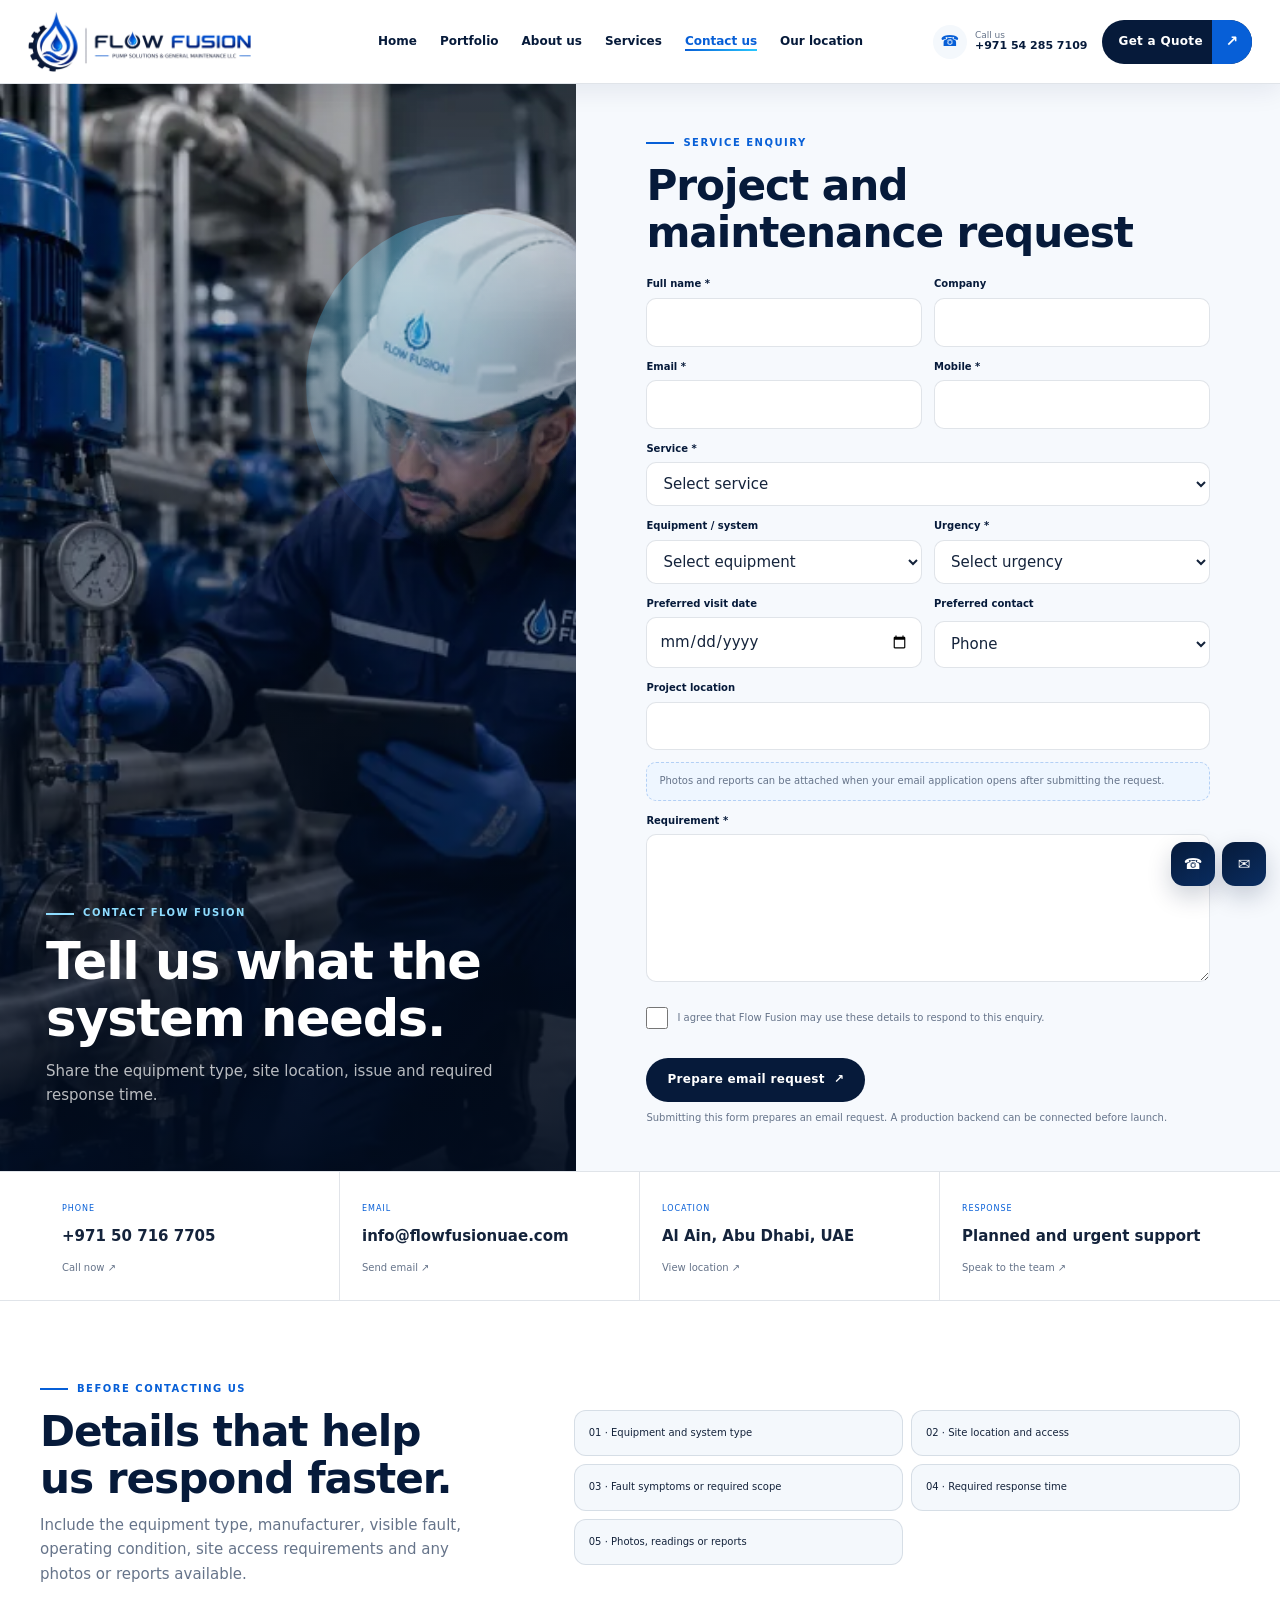
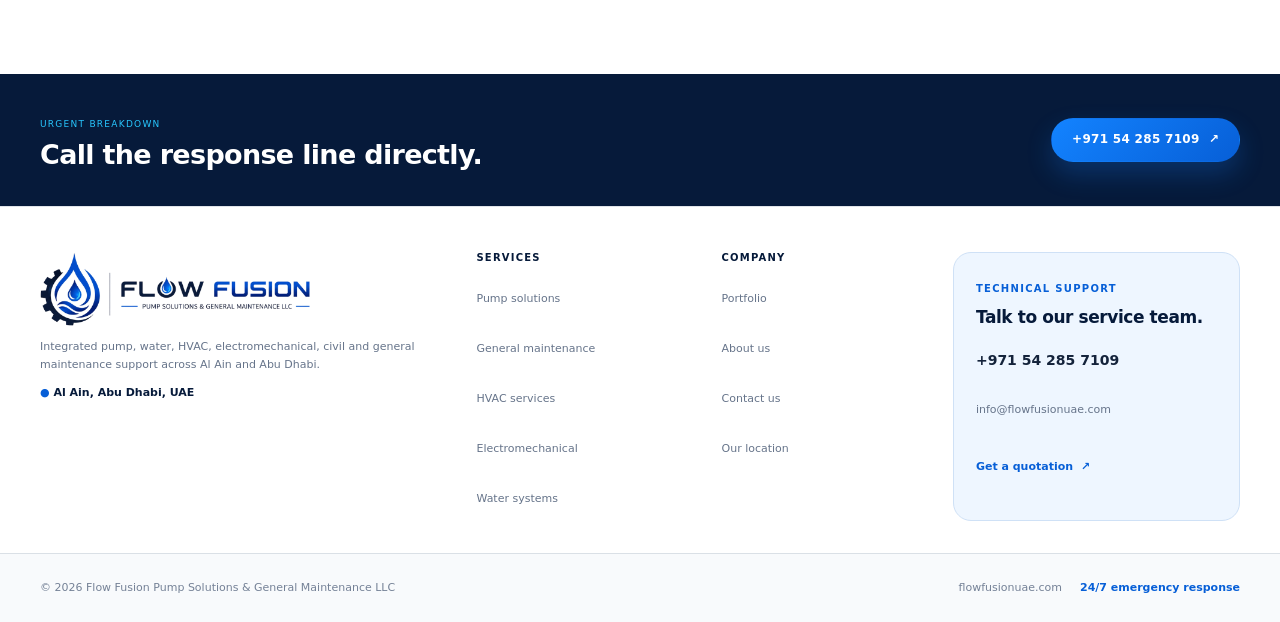
==== commit 370de15e: "Update contact.html" ====
--- a/contact.html
+++ b/contact.html
@@ -7,9 +7,9 @@
 </a>
 <nav aria-label="Primary navigation" class="desktop-nav"><a class="nav-link" href="index.html">Home</a><a class="nav-link" href="portfolio.html">Portfolio</a><a class="nav-link" href="about.html">About us</a><a class="nav-link" href="services.html">Services</a><a class="nav-link is-active" href="contact.html">Contact us</a><a class="nav-link" href="location.html">Our location</a></nav>
 <div class="header-actions">
-<a aria-label="Call Flow Fusion" class="header-call" href="tel:+971507167705">
+<a aria-label="Call Flow Fusion" class="header-call" href="tel:+971542857109">
 <span class="header-call-icon">☎</span>
-<span class="header-call-copy"><small>Call us</small><strong>+971 50 716 7705</strong></span>
+<span class="header-call-copy"><small>Call us</small><strong>+971 54 285 7109</strong></span>
 </a>
 <a class="quote-button" href="contact.html"><span>Get a Quote</span><b>↗</b></a>
 <button aria-expanded="false" aria-label="Open menu" class="menu-toggle" data-menu-toggle="" type="button"><i></i><i></i></button>
@@ -22,7 +22,7 @@
 <section class="contact-opening"><div class="contact-visual" style="background-image:url('assets/images/H-04-pump-inspection-640.webp');background-size:cover;background-position:center;"><img alt="Flow Fusion technician" draggable="false" fetchpriority="high" height="1240" sizes="(max-width: 760px) 100vw, 50vw" src="assets/images/H-04-pump-inspection.webp" srcset="assets/images/H-04-pump-inspection-640.webp 640w, assets/images/H-04-pump-inspection-1024.webp 1024w, assets/images/H-04-pump-inspection.webp 1268w" width="1268"/><div class="contact-morph"></div><div class="contact-title"><span class="section-label light">Contact Flow Fusion</span><h1>Tell us what the system needs.</h1><p>Share the equipment type, site location, issue and required response time.</p></div></div><div class="contact-form-wrap"><form class="contact-form" data-contact-form=""><span class="section-label">Service enquiry</span><h2>Project and maintenance request</h2><div class="form-grid"><label><span>Full name *</span><input autocomplete="name" name="name" required=""/></label><label><span>Company</span><input autocomplete="organization" name="company"/></label><label><span>Email *</span><input autocomplete="email" name="email" required="" type="email"/></label><label><span>Mobile *</span><input autocomplete="tel" name="phone" required="" type="tel"/></label><label class="full"><span>Service *</span><select name="service" required=""><option value="">Select service</option><option>Pump Solutions</option><option>General Maintenance</option><option>HVAC Services</option><option>Electromechanical Services</option><option>Civil Maintenance</option><option>Water System Solutions</option><option>Emergency Breakdown</option></select></label><label><span>Equipment / system</span><select name="equipment"><option value="">Select equipment</option><option>Pump or booster system</option><option>Water treatment / RO</option><option>HVAC / air conditioning</option><option>Electrical panel / motor / controls</option><option>Building / MEP maintenance</option><option>Civil / waterproofing</option><option>Other</option></select></label><label><span>Urgency *</span><select name="urgency" required=""><option value="">Select urgency</option><option>Emergency breakdown</option><option>Within 24 hours</option><option>Planned this week</option><option>Quotation / future work</option></select></label><label><span>Preferred visit date</span><input name="visit_date" type="date"/></label><label><span>Preferred contact</span><select name="contact_method"><option>Phone</option><option>Email</option><option>WhatsApp</option></select></label><label class="full"><span>Project location</span><input name="location"/></label><div class="full upload-note">Photos and reports can be attached when your email application opens after submitting the request.</div><label class="full"><span>Requirement *</span><textarea name="message" required="" rows="5"></textarea></label><label class="full consent-field"><input name="consent" required="" type="checkbox"/><span>I agree that Flow Fusion may use these details to respond to this enquiry.</span></label></div><button class="button button-dark" type="submit">Prepare email request <b>↗</b></button><p class="form-status" data-form-status="">Submitting this form prepares an email request. A production backend can be connected before launch.</p></form></div></section>
 <section class="contact-direct"><div class="shell direct-grid"><a href="tel:+971507167705"><span>PHONE</span><b>+971 50 716 7705</b><i>Call now ↗</i></a><a href="mailto:info@flowfusionuae.com"><span>EMAIL</span><b>info@flowfusionuae.com</b><i>Send email ↗</i></a><a href="location.html"><span>LOCATION</span><b>Al Ain, Abu Dhabi, UAE</b><i>View location ↗</i></a><a href="tel:+971507167705"><span>RESPONSE</span><b>Planned and urgent support</b><i>Speak to the team ↗</i></a></div></section>
 <section class="contact-support compact-section"><div class="shell support-grid"><div><span class="section-label">Before contacting us</span><h2>Details that help us respond faster.</h2><p>Include the equipment type, manufacturer, visible fault, operating condition, site access requirements and any photos or reports available.</p></div><div class="support-list"><span>01 · Equipment and system type</span><span>02 · Site location and access</span><span>03 · Fault symptoms or required scope</span><span>04 · Required response time</span><span>05 · Photos, readings or reports</span></div></div></section>
-<section class="emergency-contact"><div class="shell"><div><span>URGENT BREAKDOWN</span><h2>Call the response line directly.</h2></div><a class="button button-primary" href="tel:+971507167705">+971 50 716 7705 <b>↗</b></a></div></section>
+<section class="emergency-contact"><div class="shell"><div><span>URGENT BREAKDOWN</span><h2>Call the response line directly.</h2></div><a class="button button-primary" href="tel:+971507167705">+971 54 285 7109 <b>↗</b></a></div></section>
 </main><footer class="site-footer">
 <div class="shell footer-main">
 <div class="footer-brand-block">
@@ -48,7 +48,7 @@
 <div class="footer-support">
 <span class="footer-kicker">TECHNICAL SUPPORT</span>
 <h3>Talk to our service team.</h3>
-<a class="footer-phone" href="tel:+971507167705">+971 50 716 7705</a>
+<a class="footer-phone" href="tel:+971507167705">+971 54 285 7109</a>
 <a class="footer-email" href="mailto:info@flowfusionuae.com">info@flowfusionuae.com</a>
 <a class="footer-quote" href="contact.html">Get a quotation <b>↗</b></a>
 </div>
@@ -63,5 +63,5 @@
 </div>
 </div>
 </footer>
-<div class="quick-contact"><a aria-label="Call Flow Fusion" href="tel:+971507167705">☎</a><a aria-label="Email Flow Fusion" href="mailto:info@flowfusionuae.com">✉</a></div>
-<script src="assets/js/app.js?v=10.1"></script></body></html>+<div class="quick-contact"><a aria-label="Call Flow Fusion" href="tel:+971542857109">☎</a><a aria-label="Email Flow Fusion" href="mailto:info@flowfusionuae.com">✉</a></div>
+<script src="assets/js/app.js?v=10.1"></script></body></html>
